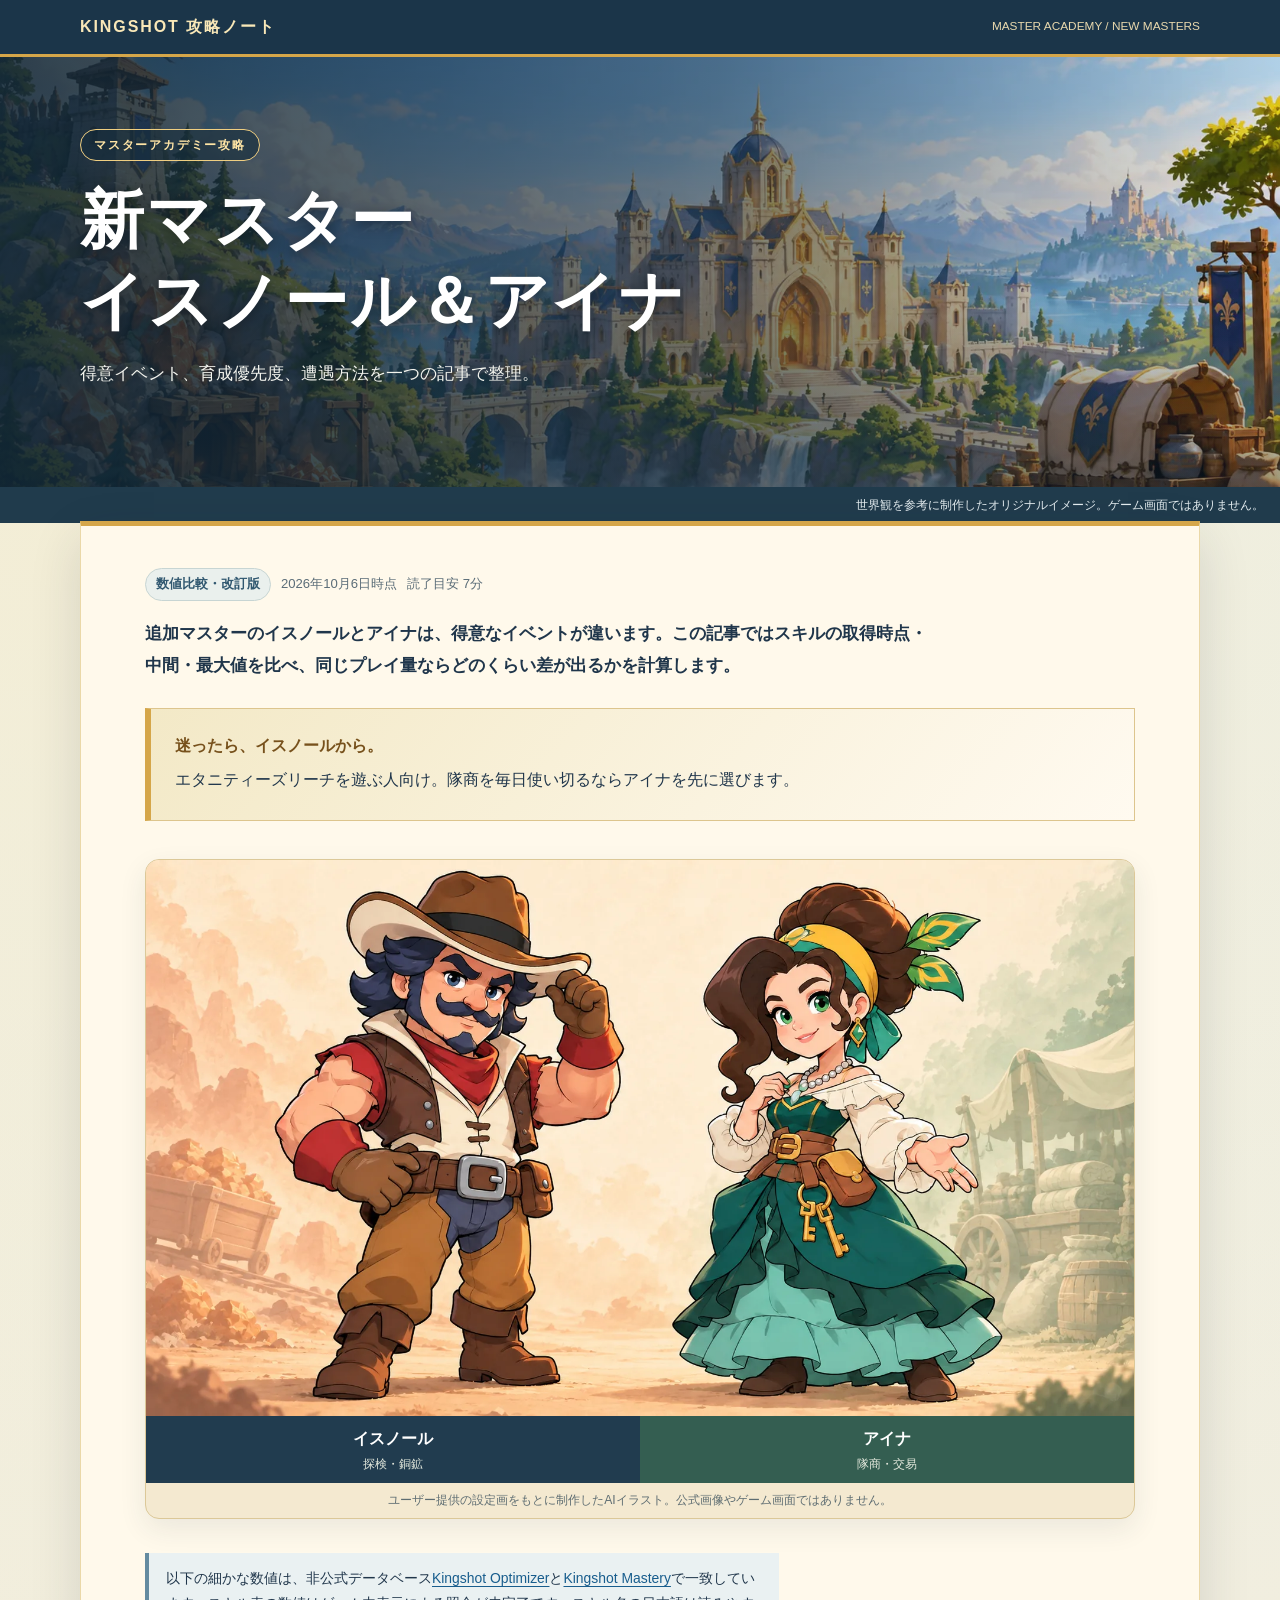
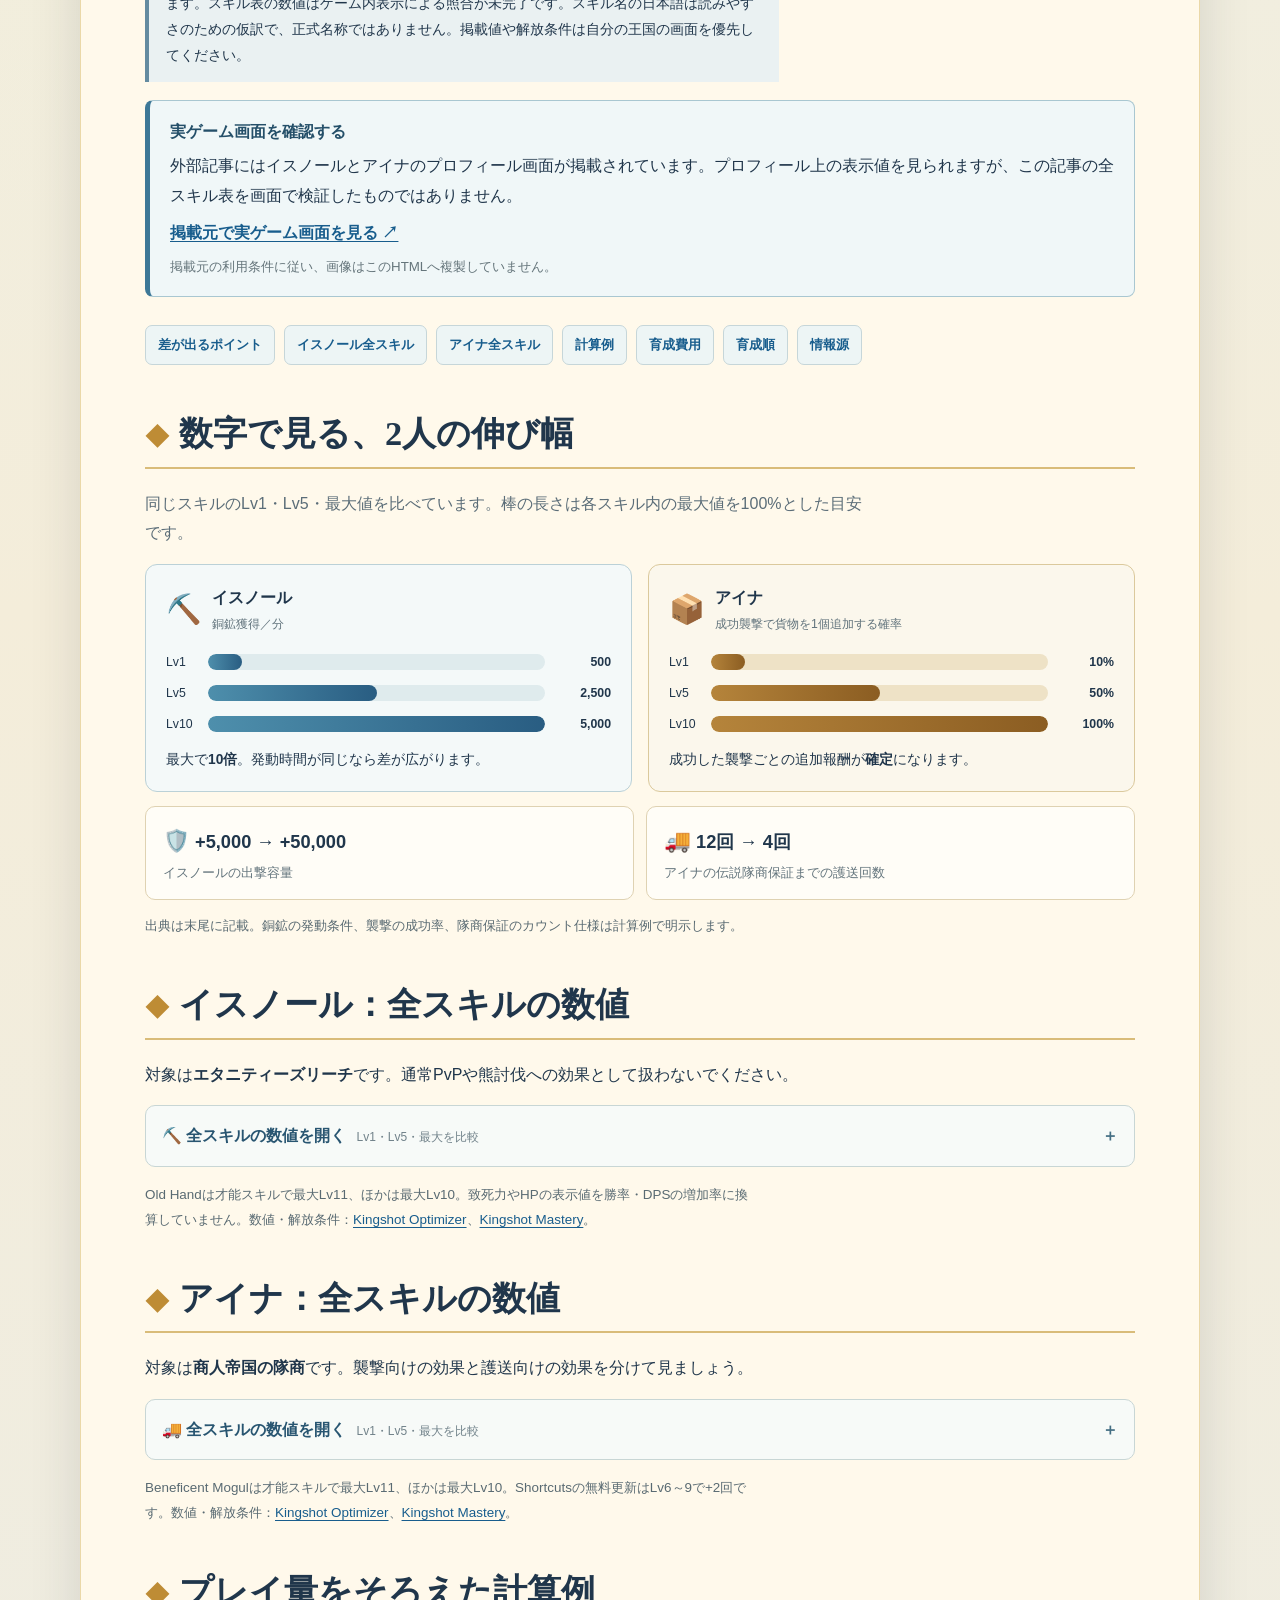
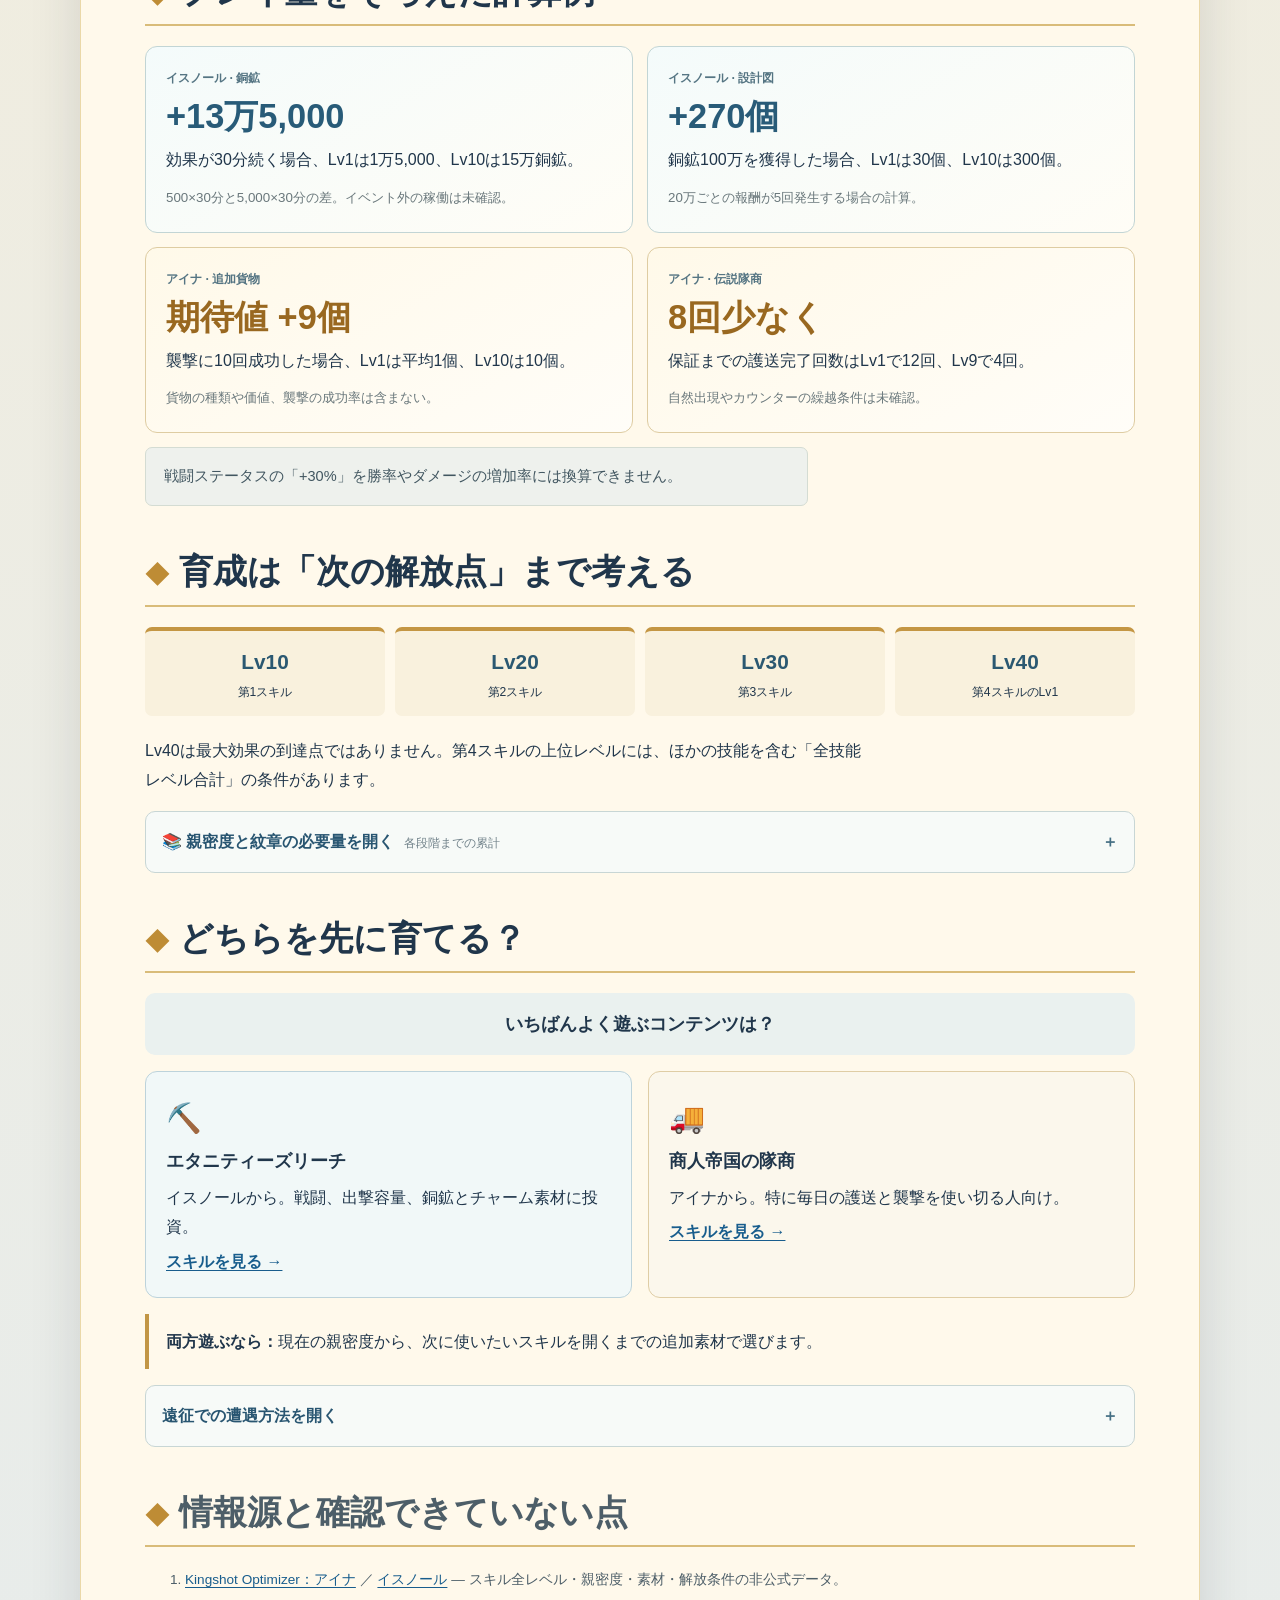
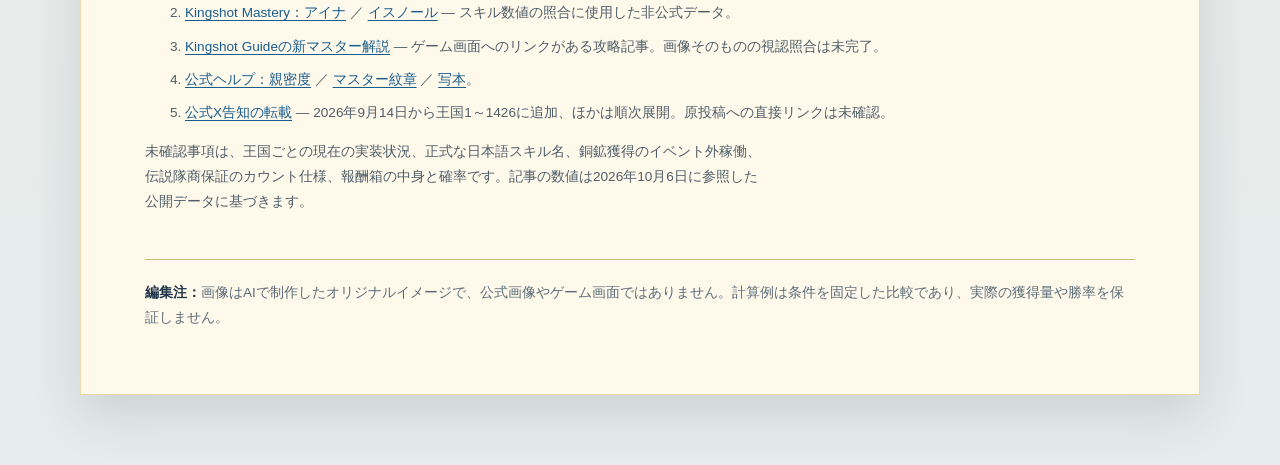
==== index.html @ 65b7f6b0 "Publish Kingshot Master Academy guide" ====
<!doctype html>
<html lang="ja">
<head>
  <meta charset="utf-8">
  <meta name="viewport" content="width=device-width, initial-scale=1">
  <meta name="description" content="キングショットのマスターアカデミーに追加されたイスノールとアイナを比較。得意イベント、育成優先度、遭遇方法をまとめた攻略記事。">
  <meta property="og:type" content="article">
  <meta property="og:title" content="マスターアカデミー新マスター攻略｜キングショット">
  <meta property="og:description" content="イスノールとアイナの全スキルをLv1・Lv5・最大値で比較。育成素材と実用的な計算例も掲載。">
  <meta name="twitter:card" content="summary_large_image">
  <link rel="canonical" href="https://s8933935-ops.github.io/kingshot-master-academy-guide/">
  <meta property="og:url" content="https://s8933935-ops.github.io/kingshot-master-academy-guide/">
  <meta property="og:image" content="https://s8933935-ops.github.io/kingshot-master-academy-guide/assets/social-card.jpg">
  <meta property="og:image:width" content="1200">
  <meta property="og:image:height" content="630">
  <meta name="twitter:image" content="https://s8933935-ops.github.io/kingshot-master-academy-guide/assets/social-card.jpg">
  <title>マスターアカデミー新マスター攻略｜キングショット</title>
  <style>
    :root{--ink:#20364b;--muted:#5b6d78;--paper:#fff9eb;--gold:#d5a649;--gold-dark:#8a6328;--blue:#386d98;--line:#dfd2b2;--shadow:0 18px 48px rgba(33,45,54,.14)}
    *{box-sizing:border-box}html{scroll-behavior:smooth}body{margin:0;color:var(--ink);background:radial-gradient(circle at 15% 0%,#f6edcf 0,transparent 35%),linear-gradient(#e9f0ec,#f4edda 42%,#e6eced);font-family:"Yu Gothic","Hiragino Kaku Gothic ProN",Meiryo,sans-serif;line-height:1.85}a{color:#185d8d;text-underline-offset:3px}a:hover{color:#a4681b}img{display:block;max-width:100%}.wrap{width:min(1120px,calc(100% - 32px));margin:auto}.topbar{background:#1b3549;color:#f9e8b8;border-bottom:3px solid var(--gold)}.topbar .wrap{min-height:54px;display:flex;align-items:center;justify-content:space-between;gap:15px}.brand{font-weight:900;letter-spacing:.12em}.topbar small{font-size:.74rem;color:#e8d8ad}.hero{position:relative;min-height:430px;overflow:hidden;background:#405e65 url('assets/master-academy-hero.webp') center 54%/cover no-repeat}.hero:after{content:"";position:absolute;inset:0;background:linear-gradient(90deg,rgba(17,39,55,.88),rgba(17,39,55,.56) 56%,rgba(17,39,55,.08)),linear-gradient(0deg,rgba(17,39,55,.35),transparent 45%)}.hero .wrap{position:relative;z-index:1;padding-top:72px;padding-bottom:62px;color:#fff}.eyebrow{display:inline-block;padding:4px 13px;border:1px solid #efce81;border-radius:999px;background:rgba(20,44,59,.6);color:#ffe5a5;font-size:.75rem;letter-spacing:.15em;font-weight:800}.hero h1{max-width:780px;margin:20px 0 16px;font-family:Georgia,"Yu Mincho",serif;font-size:clamp(2.1rem,5vw,4rem);line-height:1.26;letter-spacing:.03em;text-shadow:0 3px 14px rgba(0,0,0,.4)}.hero p{max-width:640px;margin:0;color:#f3f4ee;font-size:1.06rem}.hero-note{position:relative;background:#203b4c;color:#e4edf0;font-size:.76rem;padding:7px 16px;text-align:right}.article{position:relative;margin:-2px auto 70px;padding:42px clamp(20px,5vw,70px) 64px;background:var(--paper);border:1px solid #ead8a8;border-top:5px solid var(--gold);box-shadow:var(--shadow)}.meta{display:flex;gap:10px;flex-wrap:wrap;align-items:center;color:var(--muted);font-size:.82rem}.pill{border-radius:20px;padding:3px 10px;background:#eaf0ed;border:1px solid #c7d5d3;font-weight:700;color:#315870}.lead{font-size:1.08rem;font-weight:600;max-width:850px}.summary{margin:26px 0 38px;padding:22px 24px;background:linear-gradient(130deg,#f3e9c7,#fffaf0);border:1px solid #ddc58d;border-left:6px solid var(--gold)}.summary strong{color:#77511c}.summary p{margin:4px 0}.toc{display:flex;flex-wrap:wrap;gap:9px;margin:28px 0 45px}.toc a{text-decoration:none;border:1px solid #c6d6d9;background:#edf5f5;border-radius:7px;padding:7px 12px;font-weight:700;font-size:.83rem}.section{margin:42px 0 0;scroll-margin-top:22px}.section h2{margin:0 0 20px;font-family:Georgia,"Yu Mincho",serif;font-size:clamp(1.45rem,3vw,2.15rem);line-height:1.35;border-bottom:2px solid #d9bc79;padding-bottom:10px}.section h2:before{content:"◆";color:#be8c35;font-size:.7em;margin-right:10px}.section h3{margin:27px 0 9px;color:#244f6d;font-size:1.12rem}.decision{display:grid;grid-template-columns:1fr 1fr;gap:12px;margin:18px 0}.decision div{padding:17px 18px;background:#edf4f3;border-left:4px solid #4c7f93;border-radius:5px}.decision strong{display:block;color:#234d66}.note{padding:15px 18px;border-radius:7px;background:#eef1ed;border:1px solid #d4dcd3;color:#415660;font-size:.91rem}.sources{font-size:.85rem;color:#4d5e68}.sources li{margin:8px 0}.footer{border-top:1px solid #ccb783;margin-top:45px;padding-top:20px;font-size:.85rem;color:var(--muted)}.footer strong{color:var(--ink)}@media(max-width:700px){.hero{min-height:380px;background-position:58% center}.hero .wrap{padding-top:48px}.article{width:calc(100% - 16px);padding:26px 18px 42px}.decision{grid-template-columns:1fr}.topbar small{display:none}.hero-note{text-align:center}}
.table-scroll{overflow-x:auto;border:1px solid var(--line);border-radius:9px;margin:17px 0}.table-scroll table{width:100%;border-collapse:collapse;min-width:650px;background:#fffdf7}.table-scroll th,.table-scroll td{padding:11px 12px;text-align:left;border-bottom:1px solid #e7dcc2;vertical-align:top}.table-scroll thead th{background:#274b62;color:#fff;font-size:.84rem}.table-scroll tbody th{color:#25465c;min-width:180px}.table-scroll tbody tr:nth-child(even){background:#f6f1e4}.table-scroll small{font-weight:400;color:#60727c}.small{font-size:.84rem;color:#596a72}.evidence{padding:13px 17px;background:#eaf1f2;border-left:4px solid #648ba0;font-size:.87rem}.examples{display:grid;grid-template-columns:1fr 1fr;gap:14px}.example{background:#fffdf7;border:1px solid var(--line);border-radius:9px;padding:16px 19px}.example span{font-weight:900;color:#9b702a;font-size:.78rem}.example h3{margin:5px 0 7px}.example p{margin:0 0 8px}.example small{color:#62727c}@media(max-width:700px){.examples{grid-template-columns:1fr}}.screen-link{margin:18px 0 25px;padding:16px 20px;border:1px solid #a9c7d1;border-left:5px solid #3d7897;border-radius:8px;background:#f0f7f8}.screen-link strong{display:block;color:#244f69}.screen-link p{margin:5px 0 8px}.screen-link a{display:inline-block;font-weight:800}.screen-link small{display:block;margin-top:7px;color:#65757b}
    .section-intro{color:var(--muted)}.duo-figure{margin:26px 0 34px;border:1px solid #dcc898;border-radius:14px;overflow:hidden;background:#f4e9d0;box-shadow:0 10px 28px rgba(36,52,61,.09)}.duo-figure img{width:100%;height:auto}.duo-names{display:grid;grid-template-columns:1fr 1fr;background:#213c4f;color:#fff;text-align:center}.duo-names span{padding:8px 10px;font-weight:900}.duo-names span+span{background:#345e51}.duo-names small{display:block;font-weight:500;font-size:.72rem;color:#e4e9dd}.duo-figure figcaption{padding:6px 12px;font-size:.76rem;color:#5e6d72;text-align:center}.graph-grid{display:grid;grid-template-columns:1fr 1fr;gap:16px}.graph-card{padding:18px 20px;border:1px solid #bbd1d7;border-radius:12px;background:#f4f9f9}.graph-card.aena{border-color:#dbc99c;background:#fbf7ec}.graph-title{display:flex;gap:10px;align-items:center;margin-bottom:15px}.graph-title>span{font-size:1.8rem}.graph-title strong,.graph-title small{display:block}.graph-title small{color:#61737c;font-size:.77rem}.bar-row{display:grid;grid-template-columns:34px 1fr 58px;align-items:center;gap:8px;margin:8px 0;font-size:.77rem}.bar-row b{text-align:right;font-variant-numeric:tabular-nums}.bar-track{height:16px;background:#dfebed;border-radius:20px;overflow:hidden}.bar-track i{display:block;height:100%;width:var(--w);border-radius:20px;background:linear-gradient(90deg,#4e8fac,#295d82)}.aena .bar-track{background:#eee2c6}.aena .bar-track i{background:linear-gradient(90deg,#b5843b,#8b5d22)}.graph-card p{font-size:.86rem;margin:12px 0 0}.mini-facts{display:grid;grid-template-columns:1fr 1fr;gap:12px;margin:14px 0}.mini-facts>div{padding:14px 17px;border:1px solid var(--line);background:#fffdf7;border-radius:10px}.mini-facts span{font-size:1.35rem;margin-right:5px}.mini-facts strong{font-size:1.14rem}.mini-facts small{display:block;color:#63747c}.skill-details{margin:16px 0;border:1px solid #c8d6d5;background:#f7faf8;border-radius:10px;padding:0 16px}.skill-details summary{cursor:pointer;padding:15px 0;font-weight:900;color:#285571;list-style:none}.skill-details summary::-webkit-details-marker{display:none}.skill-details summary:after{content:'＋';float:right;color:#446e83}.skill-details[open] summary:after{content:'−'}.skill-details summary small{display:inline-block;margin-left:10px;color:#71828a;font-size:.75rem;font-weight:500}.skill-details .table-scroll{margin-top:0}.impact-grid{display:grid;grid-template-columns:repeat(2,1fr);gap:14px}.impact-card{padding:20px;border:1px solid #c2d5d5;border-radius:12px;background:linear-gradient(150deg,#f4fbfb,#fffdf6)}.impact-card.aena{border-color:#decca2;background:linear-gradient(150deg,#fff9e9,#fffdf8)}.impact-card>span{display:block;color:#557583;font-size:.78rem;font-weight:800}.impact-card>strong{display:block;margin:5px 0;color:#285b78;font-size:clamp(1.55rem,3vw,2.15rem);line-height:1.25}.impact-card.aena>strong{color:#996820}.impact-card p{margin:7px 0}.impact-card small{color:#69777b}.milestone-grid{display:grid;grid-template-columns:repeat(4,1fr);gap:10px;margin:20px 0}.milestone-grid div{border-top:4px solid #c49643;background:#f9f1dd;padding:12px;text-align:center;border-radius:7px}.milestone-grid b,.milestone-grid span{display:block}.milestone-grid b{font-size:1.3rem;color:#2b5871}.milestone-grid span{font-size:.76rem}.choice-question{text-align:center;font-weight:900;font-size:1.15rem;background:#eaf1ef;padding:14px;border-radius:10px}.choice-grid{display:grid;grid-template-columns:1fr 1fr;gap:16px;margin:16px 0}.choice-card{padding:20px;border:1px solid #bdd3db;background:#f1f8f8;border-radius:12px}.choice-card.aena{border-color:#dfcda5;background:#fbf7ec}.choice-card>span{font-size:1.8rem;display:block}.choice-card strong{display:block;font-size:1.1rem}.choice-card p{margin:5px 0}.choice-card a{font-weight:800}.choice-both{padding:13px 17px;border-left:4px solid #c29645;background:#fff9eb} .article>p,.section>p{max-width:82ch}@media(max-width:700px){.graph-grid,.mini-facts,.impact-grid,.choice-grid{grid-template-columns:1fr}.milestone-grid{grid-template-columns:repeat(2,1fr)}.duo-names span{font-size:.86rem}.duo-figure figcaption{font-size:.7rem}}
@media(max-width:360px){.hero h1{font-size:1.8rem}}  </style>
</head>
<body>
  <header class="topbar"><div class="wrap"><span class="brand">KINGSHOT 攻略ノート</span><small>MASTER ACADEMY / NEW MASTERS</small></div></header>
  <div class="hero" role="img" aria-label="石造アカデミー、銅鉱脈、隊商を描いたオリジナルイメージ"><div class="wrap"><span class="eyebrow">マスターアカデミー攻略</span><h1>新マスター<br>イスノール＆アイナ</h1><p>得意イベント、育成優先度、遭遇方法を一つの記事で整理。</p></div></div>
  <div class="hero-note">世界観を参考に制作したオリジナルイメージ。ゲーム画面ではありません。</div>
  <main class="wrap article">
    <div class="meta"><span class="pill">数値比較・改訂版</span><time datetime="2026-10-06">2026年10月6日時点</time><span>読了目安 7分</span></div>
    <p class="lead">追加マスターの<strong>イスノール</strong>と<strong>アイナ</strong>は、得意なイベントが違います。この記事ではスキルの取得時点・中間・最大値を比べ、同じプレイ量ならどのくらい差が出るかを計算します。</p>
    <div class="summary"><strong>迷ったら、イスノールから。</strong><p>エタニティーズリーチを遊ぶ人向け。隊商を毎日使い切るならアイナを先に選びます。</p></div>
    <figure class="duo-figure"><img src="assets/master-duo-banner.webp" width="1672" height="941" loading="eager" decoding="async" alt="参考設定画をもとに描いたイスノールとアイナの比較イラスト"><div class="duo-names"><span>イスノール <small>探検・銅鉱</small></span><span>アイナ <small>隊商・交易</small></span></div><figcaption>ユーザー提供の設定画をもとに制作したAIイラスト。公式画像やゲーム画面ではありません。</figcaption></figure>
    <p class="evidence">以下の細かな数値は、非公式データベース<a href="https://kingshotoptimizer.com/masters/aena/">Kingshot Optimizer</a>と<a href="https://kingshotmastery.com/masters/aena">Kingshot Mastery</a>で一致しています。スキル表の数値はゲーム内表示による照合が未完了です。スキル名の日本語は読みやすさのための仮訳で、正式名称ではありません。掲載値や解放条件は自分の王国の画面を優先してください。</p>
    <aside class="screen-link"><strong>実ゲーム画面を確認する</strong><p>外部記事にはイスノールとアイナのプロフィール画面が掲載されています。プロフィール上の表示値を見られますが、この記事の全スキル表を画面で検証したものではありません。</p><a href="https://www.kingshotguide.org/guide/kingshot-aena-isnor-master-guide" target="_blank" rel="noopener noreferrer">掲載元で実ゲーム画面を見る ↗</a><small>掲載元の利用条件に従い、画像はこのHTMLへ複製していません。</small></aside>
    <nav class="toc" aria-label="記事内の目次"><a href="#quick">差が出るポイント</a><a href="#isnor">イスノール全スキル</a><a href="#aena">アイナ全スキル</a><a href="#examples">計算例</a><a href="#cost">育成費用</a><a href="#decision">育成順</a><a href="#sources">情報源</a></nav>
    <section class="section" id="quick"><h2>数字で見る、2人の伸び幅</h2><p class="section-intro">同じスキルのLv1・Lv5・最大値を比べています。棒の長さは各スキル内の最大値を100%とした目安です。</p><div class="graph-grid"><div class="graph-card isnor"><div class="graph-title"><span aria-hidden="true">⛏️</span><div><strong>イスノール</strong><small>銅鉱獲得／分</small></div></div><div class="bar-row"><span>Lv1</span><div class="bar-track"><i style="--w:10%"></i></div><b>500</b></div><div class="bar-row"><span>Lv5</span><div class="bar-track"><i style="--w:50%"></i></div><b>2,500</b></div><div class="bar-row"><span>Lv10</span><div class="bar-track"><i style="--w:100%"></i></div><b>5,000</b></div><p>最大で<strong>10倍</strong>。発動時間が同じなら差が広がります。</p></div><div class="graph-card aena"><div class="graph-title"><span aria-hidden="true">📦</span><div><strong>アイナ</strong><small>成功襲撃で貨物を1個追加する確率</small></div></div><div class="bar-row"><span>Lv1</span><div class="bar-track"><i style="--w:10%"></i></div><b>10%</b></div><div class="bar-row"><span>Lv5</span><div class="bar-track"><i style="--w:50%"></i></div><b>50%</b></div><div class="bar-row"><span>Lv10</span><div class="bar-track"><i style="--w:100%"></i></div><b>100%</b></div><p>成功した襲撃ごとの追加報酬が<strong>確定</strong>になります。</p></div></div><div class="mini-facts"><div><span aria-hidden="true">🛡️</span><strong>+5,000 → +50,000</strong><small>イスノールの出撃容量</small></div><div><span aria-hidden="true">🚚</span><strong>12回 → 4回</strong><small>アイナの伝説隊商保証までの護送回数</small></div></div><p class="small">出典は末尾に記載。銅鉱の発動条件、襲撃の成功率、隊商保証のカウント仕様は計算例で明示します。</p></section>
    <section class="section" id="isnor"><h2>イスノール：全スキルの数値</h2><p>対象は<strong>エタニティーズリーチ</strong>です。通常PvPや熊討伐への効果として扱わないでください。</p><details class="skill-details"><summary>⛏️ 全スキルの数値を開く<small>Lv1・Lv5・最大を比較</small></summary><div class="table-scroll"><table><thead><tr><th>スキルと効果</th><th>解放</th><th>Lv1</th><th>Lv5</th><th>最大</th></tr></thead><tbody><tr><th>🧭 Old Hand <small>（仮訳：古参の知恵）</small><br><small>イベント内の致死力・HP</small></th><td>初期</td><td>各+2%</td><td>各+12%</td><td>Lv11：各+30%</td></tr><tr><th>⚔️ Frontier Master <small>（仮訳：辺境の達人）</small><br><small>守衛撃破時の技能XP</small></th><td>親密度10</td><td>+5%</td><td>+25%</td><td>Lv10：+50%</td></tr><tr><th>🛡️ Survival Skills <small>（仮訳：生存術）</small><br><small>出撃容量／敗北後復帰時間</small></th><td>親密度20</td><td>+5,000／6%短縮</td><td>+25,000／30%短縮</td><td>Lv10：+50,000／60%短縮</td></tr><tr><th>💠 Unexpected Benefits <small>（仮訳：思わぬ収穫）</small><br><small>銅鉱20万獲得ごとのチャーム設計図</small></th><td>親密度30</td><td>6個</td><td>30個</td><td>Lv10：60個</td></tr><tr><th>⛏️ Backchannels <small>（仮訳：裏ルート）</small><br><small>銅鉱獲得／銅鉱20万ごとのチャームガイド</small></th><td>親密度40</td><td>500／分・10個</td><td>2,500／分・50個</td><td>Lv10：5,000／分・100個</td></tr></tbody></table></div></details><p class="small">Old Handは才能スキルで最大Lv11、ほかは最大Lv10。致死力やHPの表示値を勝率・DPSの増加率に換算していません。数値・解放条件：<a href="https://kingshotoptimizer.com/masters/isnor/">Kingshot Optimizer</a>、<a href="https://kingshotmastery.com/masters/isnor">Kingshot Mastery</a>。</p></section>
    <section class="section" id="aena"><h2>アイナ：全スキルの数値</h2><p>対象は<strong>商人帝国の隊商</strong>です。襲撃向けの効果と護送向けの効果を分けて見ましょう。</p><details class="skill-details"><summary>🚚 全スキルの数値を開く<small>Lv1・Lv5・最大を比較</small></summary><div class="table-scroll"><table><thead><tr><th>スキルと効果</th><th>解放</th><th>Lv1</th><th>Lv5</th><th>最大</th></tr></thead><tbody><tr><th>🤝 Beneficent Mogul <small>（仮訳：慈善の大商人）</small><br><small>隊商の襲撃・被襲撃時の攻撃・防御</small></th><td>初期</td><td>各+2%</td><td>各+12%</td><td>Lv11：各+30%</td></tr><tr><th>🛤️ Shortcuts <small>（仮訳：近道）</small><br><small>護送時間短縮／無料更新追加</small></th><td>親密度10</td><td>2%短縮・+1回</td><td>10%短縮・+1回</td><td>Lv10：20%短縮・+3回</td></tr><tr><th>📦 Finder’s Keepers <small>（仮訳：見つけた者勝ち）</small><br><small>襲撃成功時、貨物1個を追加獲得</small></th><td>親密度20</td><td>10%の確率</td><td>50%の確率</td><td>Lv10：100%の確率</td></tr><tr><th>🔐 Delivery Drive <small>（仮訳：護送の底力）</small><br><small>被襲撃時、貨物1個を回収</small></th><td>親密度30</td><td>5%の確率</td><td>25%の確率</td><td>Lv10：50%の確率</td></tr><tr><th>同スキル<br><small>襲撃されない特別な報酬箱</small></th><td>スキルLv6</td><td>なし</td><td>なし</td><td>Lv6～9：1個／Lv10：2個</td></tr><tr><th>🚚 Trading Ace <small>（仮訳：交易の達人）</small><br><small>次の伝説隊商を保証するまでの護送完了回数</small></th><td>親密度40</td><td>12回</td><td>8回</td><td>Lv9・10：4回</td></tr><tr><th>同スキル<br><small>1日の隊商出発追加</small></th><td>スキルLv10</td><td>なし</td><td>なし</td><td>+1回／日</td></tr></tbody></table></div></details><p class="small">Beneficent Mogulは才能スキルで最大Lv11、ほかは最大Lv10。Shortcutsの無料更新はLv6～9で+2回です。数値・解放条件：<a href="https://kingshotoptimizer.com/masters/aena/">Kingshot Optimizer</a>、<a href="https://kingshotmastery.com/masters/aena">Kingshot Mastery</a>。</p></section>
    <section class="section" id="examples"><h2>プレイ量をそろえた計算例</h2><div class="impact-grid"><article class="impact-card"><span>イスノール · 銅鉱</span><strong>+13万5,000</strong><p>効果が30分続く場合、Lv1は1万5,000、Lv10は15万銅鉱。</p><small>500×30分と5,000×30分の差。イベント外の稼働は未確認。</small></article><article class="impact-card"><span>イスノール · 設計図</span><strong>+270個</strong><p>銅鉱100万を獲得した場合、Lv1は30個、Lv10は300個。</p><small>20万ごとの報酬が5回発生する場合の計算。</small></article><article class="impact-card aena"><span>アイナ · 追加貨物</span><strong>期待値 +9個</strong><p>襲撃に10回成功した場合、Lv1は平均1個、Lv10は10個。</p><small>貨物の種類や価値、襲撃の成功率は含まない。</small></article><article class="impact-card aena"><span>アイナ · 伝説隊商</span><strong>8回少なく</strong><p>保証までの護送完了回数はLv1で12回、Lv9で4回。</p><small>自然出現やカウンターの繰越条件は未確認。</small></article></div><p class="note">戦闘ステータスの「+30%」を勝率やダメージの増加率には換算できません。</p></section>
    <section class="section" id="cost"><h2>育成は「次の解放点」まで考える</h2><div class="milestone-grid"><div><b>Lv10</b><span>第1スキル</span></div><div><b>Lv20</b><span>第2スキル</span></div><div><b>Lv30</b><span>第3スキル</span></div><div><b>Lv40</b><span>第4スキルのLv1</span></div></div><p>Lv40は最大効果の到達点ではありません。第4スキルの上位レベルには、ほかの技能を含む「全技能レベル合計」の条件があります。</p><details class="skill-details"><summary>📚 親密度と紋章の必要量を開く<small>各段階までの累計</small></summary><div class="table-scroll"><table><thead><tr><th>到達点</th><th>アイナ：累計親密度</th><th>アイナ：累計紋章</th><th>イスノール：累計親密度</th><th>イスノール：累計紋章</th></tr></thead><tbody><tr><th>Lv10</th><td>7,780</td><td>8</td><td>11,180</td><td>10</td></tr><tr><th>Lv20</th><td>20,680</td><td>24</td><td>30,530</td><td>30</td></tr><tr><th>Lv30</th><td>39,610</td><td>48</td><td>58,930</td><td>60</td></tr><tr><th>Lv40</th><td>66,490</td><td>80</td><td>99,270</td><td>100</td></tr></tbody></table></div><p class="small">Lv40までの紋章はアイナ80、イスノール100。紋章だけで総育成費用は比較できません。数値は非公式DBに基づきます。</p></details></section>
    <section class="section" id="decision"><h2>どちらを先に育てる？</h2><div class="choice-question">いちばんよく遊ぶコンテンツは？</div><div class="choice-grid"><div class="choice-card"><span aria-hidden="true">⛏️</span><strong>エタニティーズリーチ</strong><p>イスノールから。戦闘、出撃容量、銅鉱とチャーム素材に投資。</p><a href="#isnor">スキルを見る →</a></div><div class="choice-card aena"><span aria-hidden="true">🚚</span><strong>商人帝国の隊商</strong><p>アイナから。特に毎日の護送と襲撃を使い切る人向け。</p><a href="#aena">スキルを見る →</a></div></div><p class="choice-both"><strong>両方遊ぶなら：</strong>現在の親密度から、次に使いたいスキルを開くまでの追加素材で選びます。</p><details class="skill-details"><summary>遠征での遭遇方法を開く</summary><p>通常遠征ではランダムに遭遇します。遠征60回で解放される「失われた地」では、遭遇済みのマスターを冒険補給で指定できます。遠征補給は毎日40個が無料補充されますが、40個＝遠征40回とは限りません。<a href="https://centurygames.helpshift.com/hc/en/140-kingshot/faq/8849-what-is-a-realm-journey/">公式：通常遠征</a>、<a href="https://centurygames.helpshift.com/hc/en/140-kingshot/faq/8850-what-is-the-lostlands/">失われた地</a>、<a href="https://centurygames.helpshift.com/hc/en/140-kingshot/faq/8852-how-do-i-get-journey-supplies/">遠征補給</a>。</p></details></section>
    <section class="section sources" id="sources"><h2>情報源と確認できていない点</h2><ol><li><a href="https://kingshotoptimizer.com/masters/aena/">Kingshot Optimizer：アイナ</a> ／ <a href="https://kingshotoptimizer.com/masters/isnor/">イスノール</a> — スキル全レベル・親密度・素材・解放条件の非公式データ。</li><li><a href="https://kingshotmastery.com/masters/aena">Kingshot Mastery：アイナ</a> ／ <a href="https://kingshotmastery.com/masters/isnor">イスノール</a> — スキル数値の照合に使用した非公式データ。</li><li><a href="https://www.kingshotguide.org/guide/kingshot-aena-isnor-master-guide">Kingshot Guideの新マスター解説</a> — ゲーム画面へのリンクがある攻略記事。画像そのものの視認照合は未完了。</li><li><a href="https://centurygames.helpshift.com/hc/en/140-kingshot/faq/8854-what-is-affinity-and-how-do-i-increase-master-affinity/">公式ヘルプ：親密度</a> ／ <a href="https://centurygames.helpshift.com/hc/en/140-kingshot/faq/8855-what-are-master-emblems-and-how-do-i-get-them/">マスター紋章</a> ／ <a href="https://centurygames.helpshift.com/hc/en/140-kingshot/faq/8856-what-are-master-manuscripts-and-how-do-i-get-them/">写本</a>。</li><li><a href="https://www6.twstalker.com/Kingshot_Mobile">公式X告知の転載</a> — 2026年9月14日から王国1～1426に追加、ほかは順次展開。原投稿への直接リンクは未確認。</li></ol><p>未確認事項は、王国ごとの現在の実装状況、正式な日本語スキル名、銅鉱獲得のイベント外稼働、伝説隊商保証のカウント仕様、報酬箱の中身と確率です。記事の数値は2026年10月6日に参照した公開データに基づきます。</p></section>
    <footer class="footer"><strong>編集注：</strong>画像はAIで制作したオリジナルイメージで、公式画像やゲーム画面ではありません。計算例は条件を固定した比較であり、実際の獲得量や勝率を保証しません。</footer>
  </main>

</body>
</html>
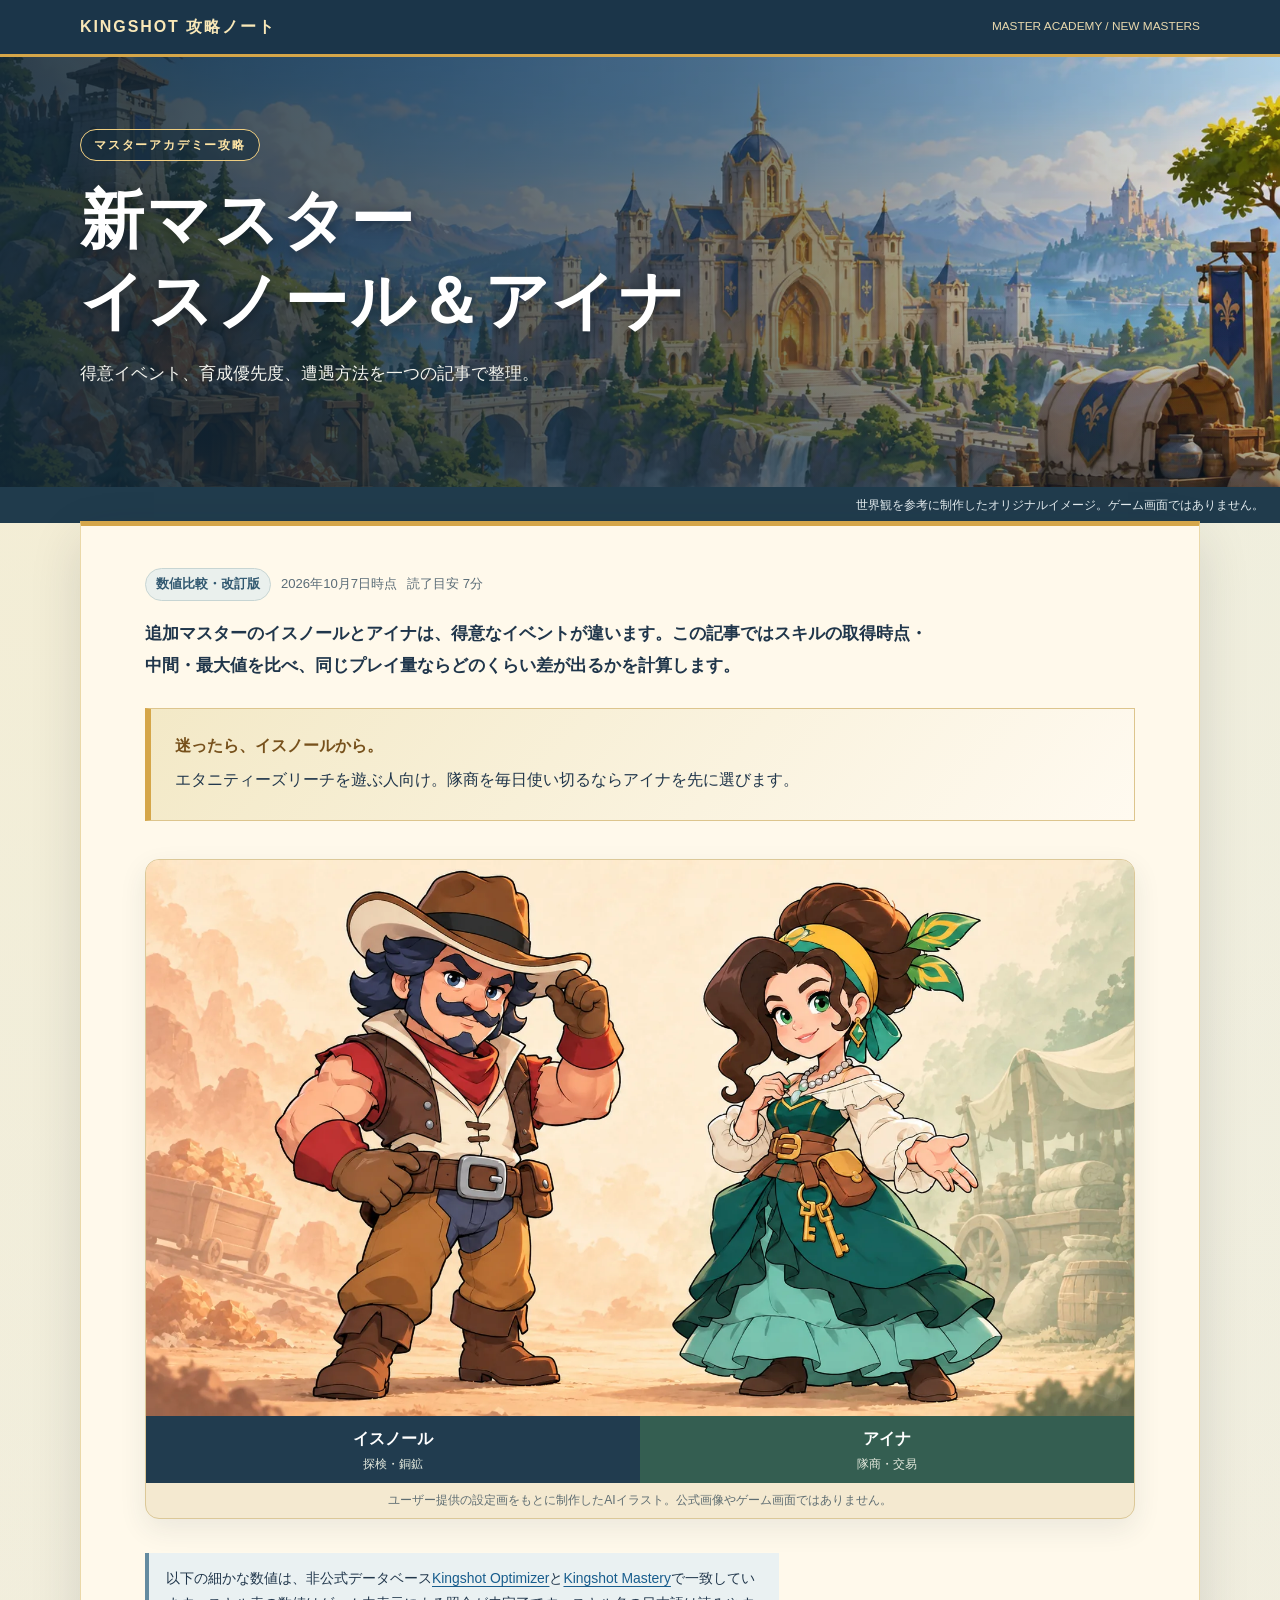
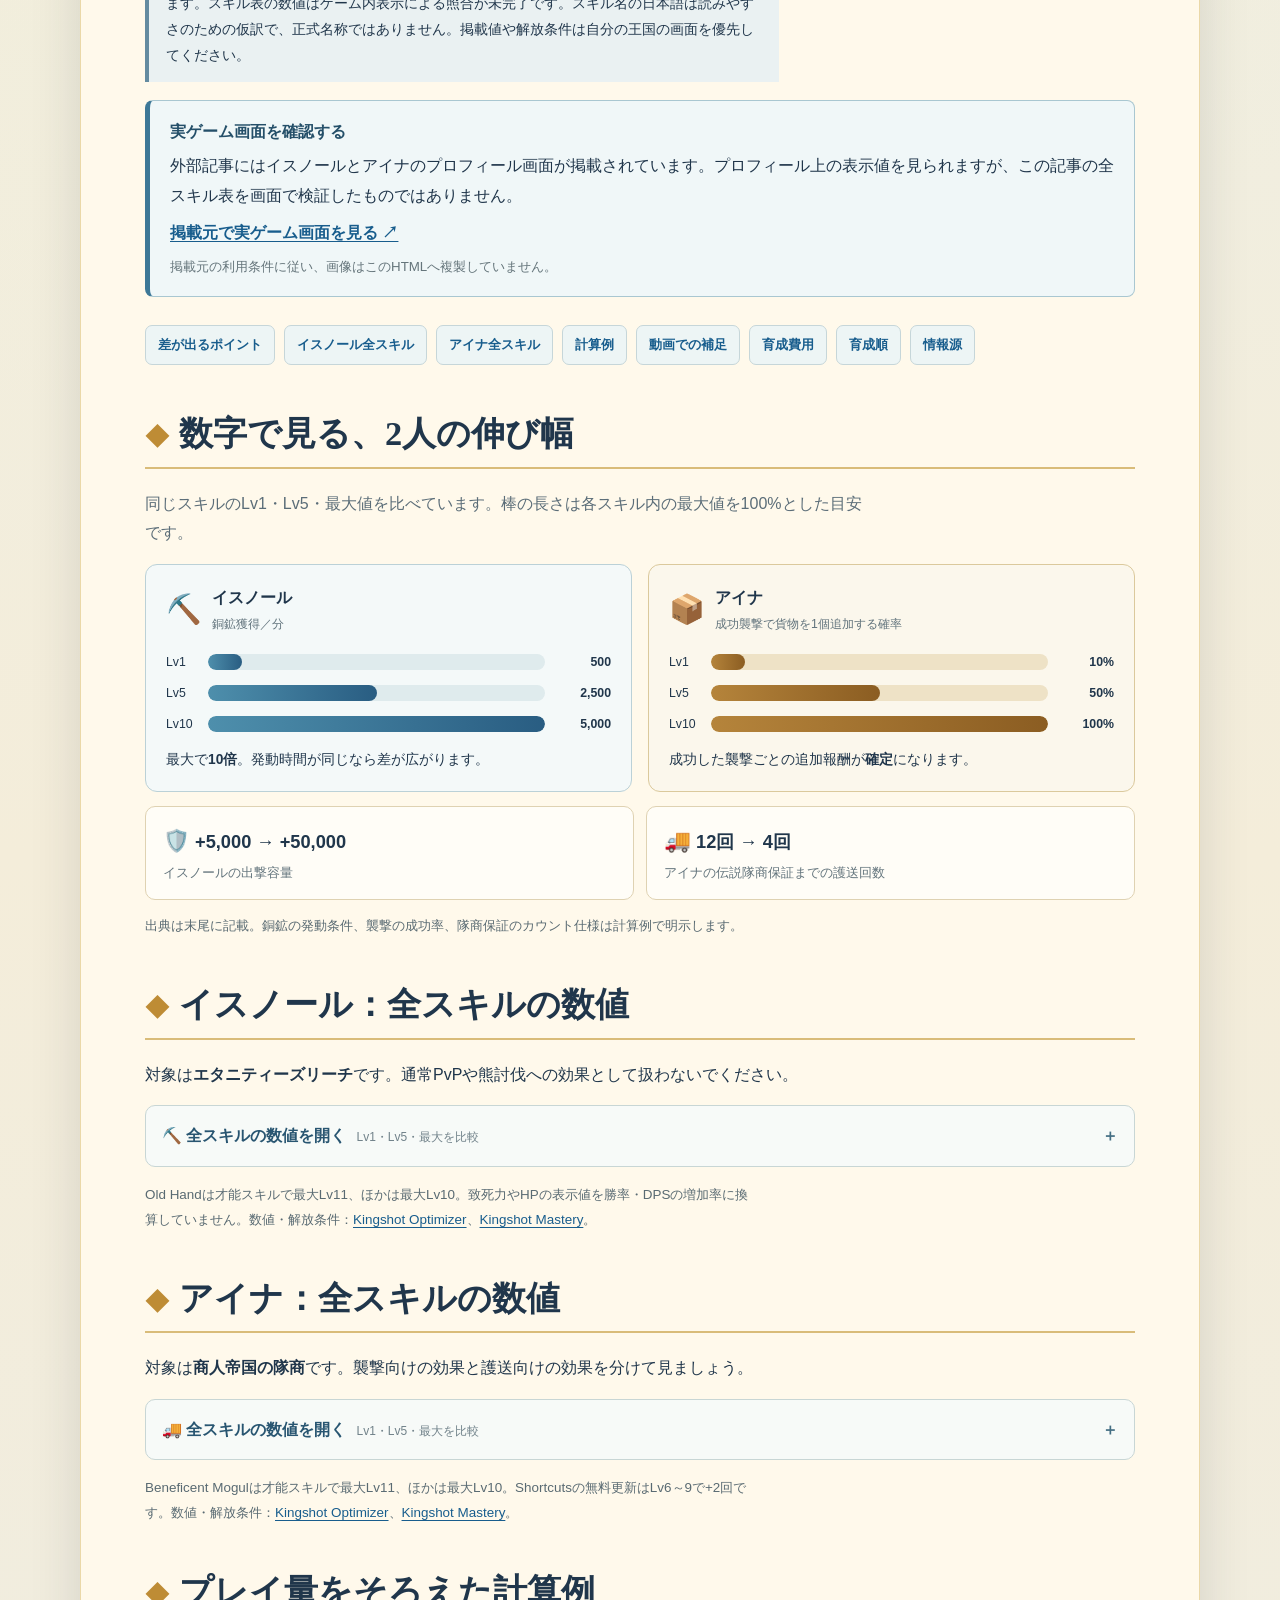
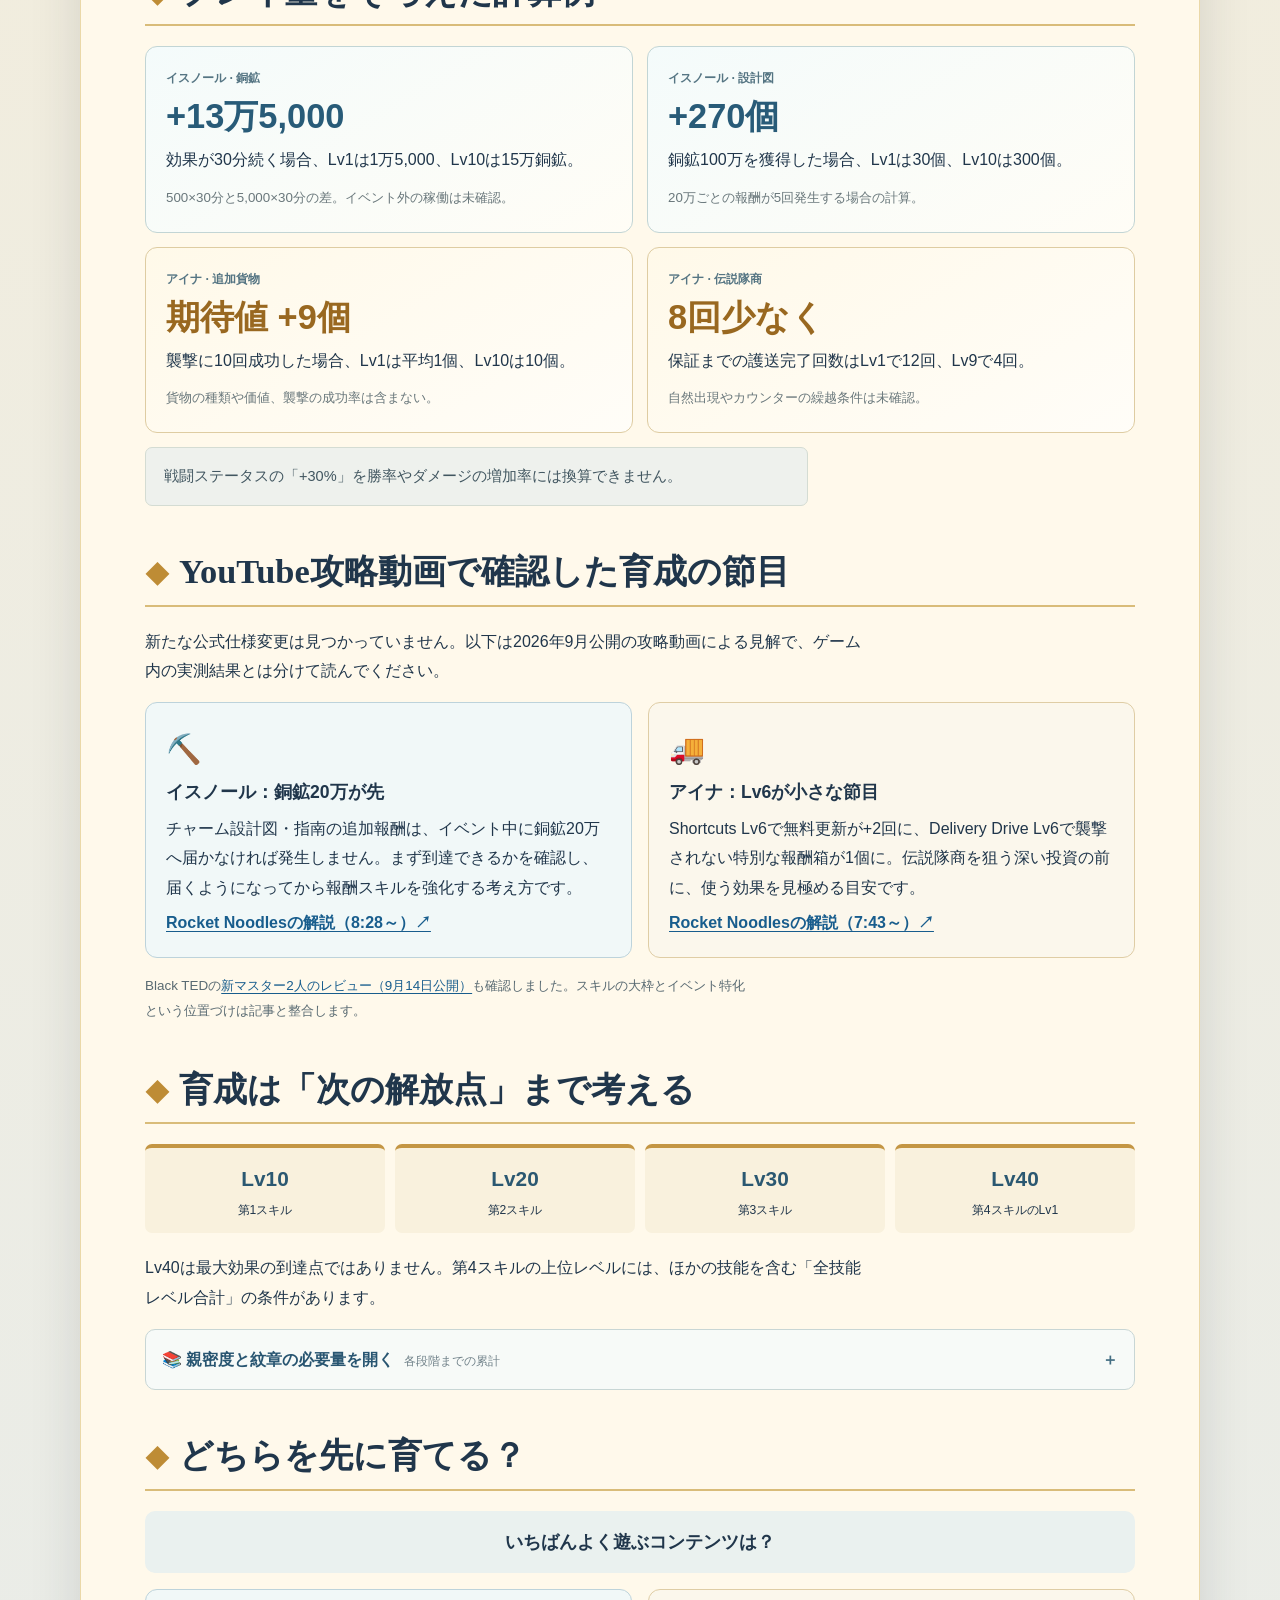
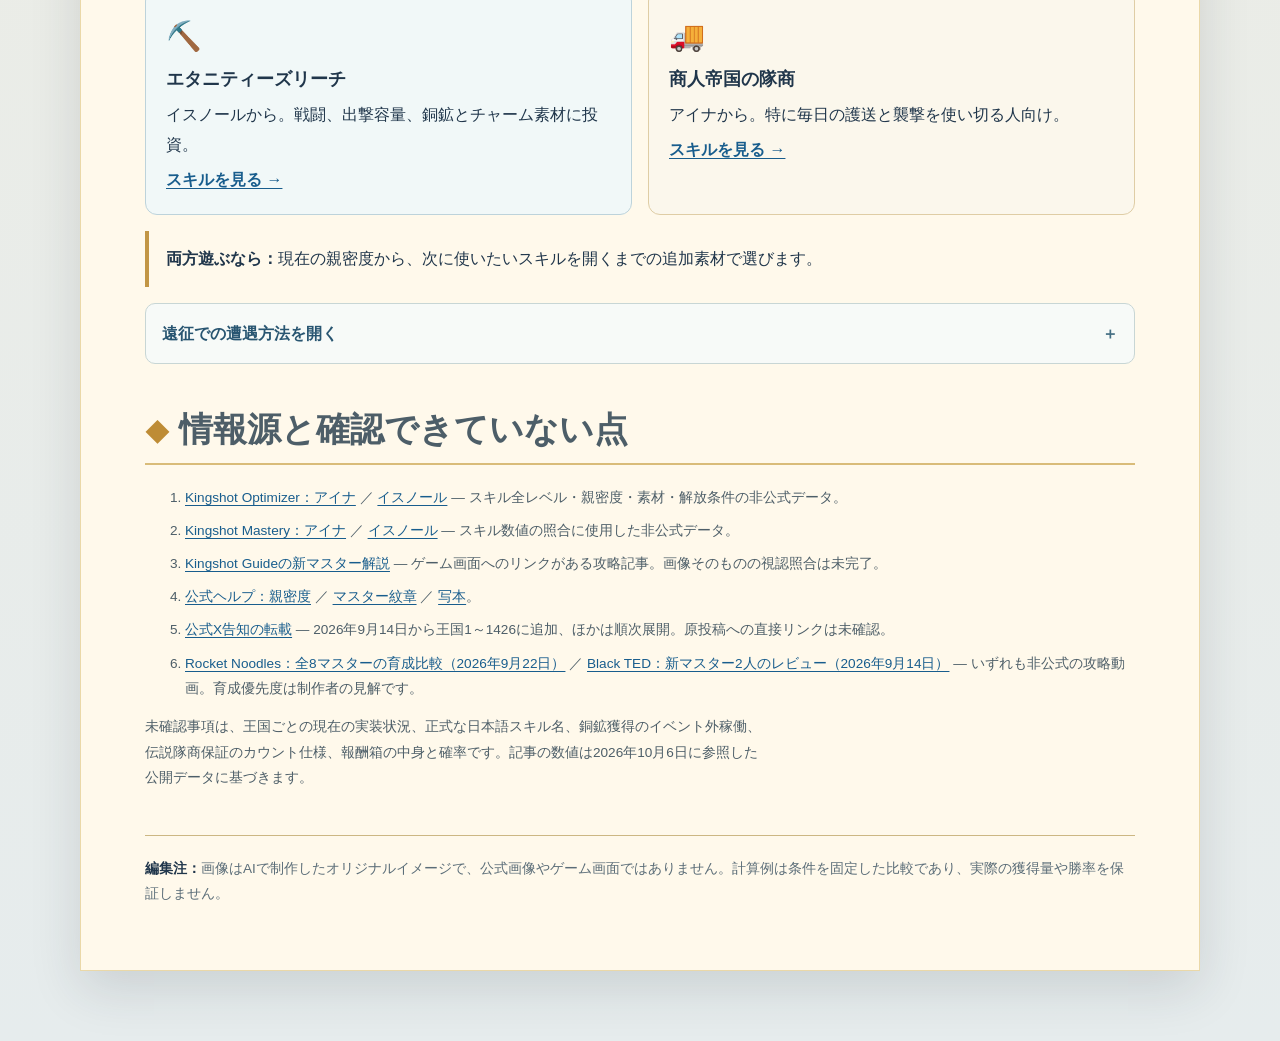
==== commit c7b2925f: "Add YouTube master guide findings" ====
--- a/index.html
+++ b/index.html
@@ -1,53 +1,54 @@
-<!doctype html>
-<html lang="ja">
-<head>
-  <meta charset="utf-8">
-  <meta name="viewport" content="width=device-width, initial-scale=1">
-  <meta name="description" content="キングショットのマスターアカデミーに追加されたイスノールとアイナを比較。得意イベント、育成優先度、遭遇方法をまとめた攻略記事。">
-  <meta property="og:type" content="article">
-  <meta property="og:title" content="マスターアカデミー新マスター攻略｜キングショット">
-  <meta property="og:description" content="イスノールとアイナの全スキルをLv1・Lv5・最大値で比較。育成素材と実用的な計算例も掲載。">
-  <meta name="twitter:card" content="summary_large_image">
-  <link rel="canonical" href="https://s8933935-ops.github.io/kingshot-master-academy-guide/">
-  <meta property="og:url" content="https://s8933935-ops.github.io/kingshot-master-academy-guide/">
-  <meta property="og:image" content="https://s8933935-ops.github.io/kingshot-master-academy-guide/assets/social-card.jpg">
-  <meta property="og:image:width" content="1200">
-  <meta property="og:image:height" content="630">
-  <meta name="twitter:image" content="https://s8933935-ops.github.io/kingshot-master-academy-guide/assets/social-card.jpg">
-  <title>マスターアカデミー新マスター攻略｜キングショット</title>
-  <style>
-    :root{--ink:#20364b;--muted:#5b6d78;--paper:#fff9eb;--gold:#d5a649;--gold-dark:#8a6328;--blue:#386d98;--line:#dfd2b2;--shadow:0 18px 48px rgba(33,45,54,.14)}
-    *{box-sizing:border-box}html{scroll-behavior:smooth}body{margin:0;color:var(--ink);background:radial-gradient(circle at 15% 0%,#f6edcf 0,transparent 35%),linear-gradient(#e9f0ec,#f4edda 42%,#e6eced);font-family:"Yu Gothic","Hiragino Kaku Gothic ProN",Meiryo,sans-serif;line-height:1.85}a{color:#185d8d;text-underline-offset:3px}a:hover{color:#a4681b}img{display:block;max-width:100%}.wrap{width:min(1120px,calc(100% - 32px));margin:auto}.topbar{background:#1b3549;color:#f9e8b8;border-bottom:3px solid var(--gold)}.topbar .wrap{min-height:54px;display:flex;align-items:center;justify-content:space-between;gap:15px}.brand{font-weight:900;letter-spacing:.12em}.topbar small{font-size:.74rem;color:#e8d8ad}.hero{position:relative;min-height:430px;overflow:hidden;background:#405e65 url('assets/master-academy-hero.webp') center 54%/cover no-repeat}.hero:after{content:"";position:absolute;inset:0;background:linear-gradient(90deg,rgba(17,39,55,.88),rgba(17,39,55,.56) 56%,rgba(17,39,55,.08)),linear-gradient(0deg,rgba(17,39,55,.35),transparent 45%)}.hero .wrap{position:relative;z-index:1;padding-top:72px;padding-bottom:62px;color:#fff}.eyebrow{display:inline-block;padding:4px 13px;border:1px solid #efce81;border-radius:999px;background:rgba(20,44,59,.6);color:#ffe5a5;font-size:.75rem;letter-spacing:.15em;font-weight:800}.hero h1{max-width:780px;margin:20px 0 16px;font-family:Georgia,"Yu Mincho",serif;font-size:clamp(2.1rem,5vw,4rem);line-height:1.26;letter-spacing:.03em;text-shadow:0 3px 14px rgba(0,0,0,.4)}.hero p{max-width:640px;margin:0;color:#f3f4ee;font-size:1.06rem}.hero-note{position:relative;background:#203b4c;color:#e4edf0;font-size:.76rem;padding:7px 16px;text-align:right}.article{position:relative;margin:-2px auto 70px;padding:42px clamp(20px,5vw,70px) 64px;background:var(--paper);border:1px solid #ead8a8;border-top:5px solid var(--gold);box-shadow:var(--shadow)}.meta{display:flex;gap:10px;flex-wrap:wrap;align-items:center;color:var(--muted);font-size:.82rem}.pill{border-radius:20px;padding:3px 10px;background:#eaf0ed;border:1px solid #c7d5d3;font-weight:700;color:#315870}.lead{font-size:1.08rem;font-weight:600;max-width:850px}.summary{margin:26px 0 38px;padding:22px 24px;background:linear-gradient(130deg,#f3e9c7,#fffaf0);border:1px solid #ddc58d;border-left:6px solid var(--gold)}.summary strong{color:#77511c}.summary p{margin:4px 0}.toc{display:flex;flex-wrap:wrap;gap:9px;margin:28px 0 45px}.toc a{text-decoration:none;border:1px solid #c6d6d9;background:#edf5f5;border-radius:7px;padding:7px 12px;font-weight:700;font-size:.83rem}.section{margin:42px 0 0;scroll-margin-top:22px}.section h2{margin:0 0 20px;font-family:Georgia,"Yu Mincho",serif;font-size:clamp(1.45rem,3vw,2.15rem);line-height:1.35;border-bottom:2px solid #d9bc79;padding-bottom:10px}.section h2:before{content:"◆";color:#be8c35;font-size:.7em;margin-right:10px}.section h3{margin:27px 0 9px;color:#244f6d;font-size:1.12rem}.decision{display:grid;grid-template-columns:1fr 1fr;gap:12px;margin:18px 0}.decision div{padding:17px 18px;background:#edf4f3;border-left:4px solid #4c7f93;border-radius:5px}.decision strong{display:block;color:#234d66}.note{padding:15px 18px;border-radius:7px;background:#eef1ed;border:1px solid #d4dcd3;color:#415660;font-size:.91rem}.sources{font-size:.85rem;color:#4d5e68}.sources li{margin:8px 0}.footer{border-top:1px solid #ccb783;margin-top:45px;padding-top:20px;font-size:.85rem;color:var(--muted)}.footer strong{color:var(--ink)}@media(max-width:700px){.hero{min-height:380px;background-position:58% center}.hero .wrap{padding-top:48px}.article{width:calc(100% - 16px);padding:26px 18px 42px}.decision{grid-template-columns:1fr}.topbar small{display:none}.hero-note{text-align:center}}
-.table-scroll{overflow-x:auto;border:1px solid var(--line);border-radius:9px;margin:17px 0}.table-scroll table{width:100%;border-collapse:collapse;min-width:650px;background:#fffdf7}.table-scroll th,.table-scroll td{padding:11px 12px;text-align:left;border-bottom:1px solid #e7dcc2;vertical-align:top}.table-scroll thead th{background:#274b62;color:#fff;font-size:.84rem}.table-scroll tbody th{color:#25465c;min-width:180px}.table-scroll tbody tr:nth-child(even){background:#f6f1e4}.table-scroll small{font-weight:400;color:#60727c}.small{font-size:.84rem;color:#596a72}.evidence{padding:13px 17px;background:#eaf1f2;border-left:4px solid #648ba0;font-size:.87rem}.examples{display:grid;grid-template-columns:1fr 1fr;gap:14px}.example{background:#fffdf7;border:1px solid var(--line);border-radius:9px;padding:16px 19px}.example span{font-weight:900;color:#9b702a;font-size:.78rem}.example h3{margin:5px 0 7px}.example p{margin:0 0 8px}.example small{color:#62727c}@media(max-width:700px){.examples{grid-template-columns:1fr}}.screen-link{margin:18px 0 25px;padding:16px 20px;border:1px solid #a9c7d1;border-left:5px solid #3d7897;border-radius:8px;background:#f0f7f8}.screen-link strong{display:block;color:#244f69}.screen-link p{margin:5px 0 8px}.screen-link a{display:inline-block;font-weight:800}.screen-link small{display:block;margin-top:7px;color:#65757b}
-    .section-intro{color:var(--muted)}.duo-figure{margin:26px 0 34px;border:1px solid #dcc898;border-radius:14px;overflow:hidden;background:#f4e9d0;box-shadow:0 10px 28px rgba(36,52,61,.09)}.duo-figure img{width:100%;height:auto}.duo-names{display:grid;grid-template-columns:1fr 1fr;background:#213c4f;color:#fff;text-align:center}.duo-names span{padding:8px 10px;font-weight:900}.duo-names span+span{background:#345e51}.duo-names small{display:block;font-weight:500;font-size:.72rem;color:#e4e9dd}.duo-figure figcaption{padding:6px 12px;font-size:.76rem;color:#5e6d72;text-align:center}.graph-grid{display:grid;grid-template-columns:1fr 1fr;gap:16px}.graph-card{padding:18px 20px;border:1px solid #bbd1d7;border-radius:12px;background:#f4f9f9}.graph-card.aena{border-color:#dbc99c;background:#fbf7ec}.graph-title{display:flex;gap:10px;align-items:center;margin-bottom:15px}.graph-title>span{font-size:1.8rem}.graph-title strong,.graph-title small{display:block}.graph-title small{color:#61737c;font-size:.77rem}.bar-row{display:grid;grid-template-columns:34px 1fr 58px;align-items:center;gap:8px;margin:8px 0;font-size:.77rem}.bar-row b{text-align:right;font-variant-numeric:tabular-nums}.bar-track{height:16px;background:#dfebed;border-radius:20px;overflow:hidden}.bar-track i{display:block;height:100%;width:var(--w);border-radius:20px;background:linear-gradient(90deg,#4e8fac,#295d82)}.aena .bar-track{background:#eee2c6}.aena .bar-track i{background:linear-gradient(90deg,#b5843b,#8b5d22)}.graph-card p{font-size:.86rem;margin:12px 0 0}.mini-facts{display:grid;grid-template-columns:1fr 1fr;gap:12px;margin:14px 0}.mini-facts>div{padding:14px 17px;border:1px solid var(--line);background:#fffdf7;border-radius:10px}.mini-facts span{font-size:1.35rem;margin-right:5px}.mini-facts strong{font-size:1.14rem}.mini-facts small{display:block;color:#63747c}.skill-details{margin:16px 0;border:1px solid #c8d6d5;background:#f7faf8;border-radius:10px;padding:0 16px}.skill-details summary{cursor:pointer;padding:15px 0;font-weight:900;color:#285571;list-style:none}.skill-details summary::-webkit-details-marker{display:none}.skill-details summary:after{content:'＋';float:right;color:#446e83}.skill-details[open] summary:after{content:'−'}.skill-details summary small{display:inline-block;margin-left:10px;color:#71828a;font-size:.75rem;font-weight:500}.skill-details .table-scroll{margin-top:0}.impact-grid{display:grid;grid-template-columns:repeat(2,1fr);gap:14px}.impact-card{padding:20px;border:1px solid #c2d5d5;border-radius:12px;background:linear-gradient(150deg,#f4fbfb,#fffdf6)}.impact-card.aena{border-color:#decca2;background:linear-gradient(150deg,#fff9e9,#fffdf8)}.impact-card>span{display:block;color:#557583;font-size:.78rem;font-weight:800}.impact-card>strong{display:block;margin:5px 0;color:#285b78;font-size:clamp(1.55rem,3vw,2.15rem);line-height:1.25}.impact-card.aena>strong{color:#996820}.impact-card p{margin:7px 0}.impact-card small{color:#69777b}.milestone-grid{display:grid;grid-template-columns:repeat(4,1fr);gap:10px;margin:20px 0}.milestone-grid div{border-top:4px solid #c49643;background:#f9f1dd;padding:12px;text-align:center;border-radius:7px}.milestone-grid b,.milestone-grid span{display:block}.milestone-grid b{font-size:1.3rem;color:#2b5871}.milestone-grid span{font-size:.76rem}.choice-question{text-align:center;font-weight:900;font-size:1.15rem;background:#eaf1ef;padding:14px;border-radius:10px}.choice-grid{display:grid;grid-template-columns:1fr 1fr;gap:16px;margin:16px 0}.choice-card{padding:20px;border:1px solid #bdd3db;background:#f1f8f8;border-radius:12px}.choice-card.aena{border-color:#dfcda5;background:#fbf7ec}.choice-card>span{font-size:1.8rem;display:block}.choice-card strong{display:block;font-size:1.1rem}.choice-card p{margin:5px 0}.choice-card a{font-weight:800}.choice-both{padding:13px 17px;border-left:4px solid #c29645;background:#fff9eb} .article>p,.section>p{max-width:82ch}@media(max-width:700px){.graph-grid,.mini-facts,.impact-grid,.choice-grid{grid-template-columns:1fr}.milestone-grid{grid-template-columns:repeat(2,1fr)}.duo-names span{font-size:.86rem}.duo-figure figcaption{font-size:.7rem}}
-@media(max-width:360px){.hero h1{font-size:1.8rem}}  </style>
-</head>
-<body>
-  <header class="topbar"><div class="wrap"><span class="brand">KINGSHOT 攻略ノート</span><small>MASTER ACADEMY / NEW MASTERS</small></div></header>
-  <div class="hero" role="img" aria-label="石造アカデミー、銅鉱脈、隊商を描いたオリジナルイメージ"><div class="wrap"><span class="eyebrow">マスターアカデミー攻略</span><h1>新マスター<br>イスノール＆アイナ</h1><p>得意イベント、育成優先度、遭遇方法を一つの記事で整理。</p></div></div>
-  <div class="hero-note">世界観を参考に制作したオリジナルイメージ。ゲーム画面ではありません。</div>
-  <main class="wrap article">
-    <div class="meta"><span class="pill">数値比較・改訂版</span><time datetime="2026-10-06">2026年10月6日時点</time><span>読了目安 7分</span></div>
-    <p class="lead">追加マスターの<strong>イスノール</strong>と<strong>アイナ</strong>は、得意なイベントが違います。この記事ではスキルの取得時点・中間・最大値を比べ、同じプレイ量ならどのくらい差が出るかを計算します。</p>
-    <div class="summary"><strong>迷ったら、イスノールから。</strong><p>エタニティーズリーチを遊ぶ人向け。隊商を毎日使い切るならアイナを先に選びます。</p></div>
-    <figure class="duo-figure"><img src="assets/master-duo-banner.webp" width="1672" height="941" loading="eager" decoding="async" alt="参考設定画をもとに描いたイスノールとアイナの比較イラスト"><div class="duo-names"><span>イスノール <small>探検・銅鉱</small></span><span>アイナ <small>隊商・交易</small></span></div><figcaption>ユーザー提供の設定画をもとに制作したAIイラスト。公式画像やゲーム画面ではありません。</figcaption></figure>
-    <p class="evidence">以下の細かな数値は、非公式データベース<a href="https://kingshotoptimizer.com/masters/aena/">Kingshot Optimizer</a>と<a href="https://kingshotmastery.com/masters/aena">Kingshot Mastery</a>で一致しています。スキル表の数値はゲーム内表示による照合が未完了です。スキル名の日本語は読みやすさのための仮訳で、正式名称ではありません。掲載値や解放条件は自分の王国の画面を優先してください。</p>
-    <aside class="screen-link"><strong>実ゲーム画面を確認する</strong><p>外部記事にはイスノールとアイナのプロフィール画面が掲載されています。プロフィール上の表示値を見られますが、この記事の全スキル表を画面で検証したものではありません。</p><a href="https://www.kingshotguide.org/guide/kingshot-aena-isnor-master-guide" target="_blank" rel="noopener noreferrer">掲載元で実ゲーム画面を見る ↗</a><small>掲載元の利用条件に従い、画像はこのHTMLへ複製していません。</small></aside>
-    <nav class="toc" aria-label="記事内の目次"><a href="#quick">差が出るポイント</a><a href="#isnor">イスノール全スキル</a><a href="#aena">アイナ全スキル</a><a href="#examples">計算例</a><a href="#cost">育成費用</a><a href="#decision">育成順</a><a href="#sources">情報源</a></nav>
-    <section class="section" id="quick"><h2>数字で見る、2人の伸び幅</h2><p class="section-intro">同じスキルのLv1・Lv5・最大値を比べています。棒の長さは各スキル内の最大値を100%とした目安です。</p><div class="graph-grid"><div class="graph-card isnor"><div class="graph-title"><span aria-hidden="true">⛏️</span><div><strong>イスノール</strong><small>銅鉱獲得／分</small></div></div><div class="bar-row"><span>Lv1</span><div class="bar-track"><i style="--w:10%"></i></div><b>500</b></div><div class="bar-row"><span>Lv5</span><div class="bar-track"><i style="--w:50%"></i></div><b>2,500</b></div><div class="bar-row"><span>Lv10</span><div class="bar-track"><i style="--w:100%"></i></div><b>5,000</b></div><p>最大で<strong>10倍</strong>。発動時間が同じなら差が広がります。</p></div><div class="graph-card aena"><div class="graph-title"><span aria-hidden="true">📦</span><div><strong>アイナ</strong><small>成功襲撃で貨物を1個追加する確率</small></div></div><div class="bar-row"><span>Lv1</span><div class="bar-track"><i style="--w:10%"></i></div><b>10%</b></div><div class="bar-row"><span>Lv5</span><div class="bar-track"><i style="--w:50%"></i></div><b>50%</b></div><div class="bar-row"><span>Lv10</span><div class="bar-track"><i style="--w:100%"></i></div><b>100%</b></div><p>成功した襲撃ごとの追加報酬が<strong>確定</strong>になります。</p></div></div><div class="mini-facts"><div><span aria-hidden="true">🛡️</span><strong>+5,000 → +50,000</strong><small>イスノールの出撃容量</small></div><div><span aria-hidden="true">🚚</span><strong>12回 → 4回</strong><small>アイナの伝説隊商保証までの護送回数</small></div></div><p class="small">出典は末尾に記載。銅鉱の発動条件、襲撃の成功率、隊商保証のカウント仕様は計算例で明示します。</p></section>
-    <section class="section" id="isnor"><h2>イスノール：全スキルの数値</h2><p>対象は<strong>エタニティーズリーチ</strong>です。通常PvPや熊討伐への効果として扱わないでください。</p><details class="skill-details"><summary>⛏️ 全スキルの数値を開く<small>Lv1・Lv5・最大を比較</small></summary><div class="table-scroll"><table><thead><tr><th>スキルと効果</th><th>解放</th><th>Lv1</th><th>Lv5</th><th>最大</th></tr></thead><tbody><tr><th>🧭 Old Hand <small>（仮訳：古参の知恵）</small><br><small>イベント内の致死力・HP</small></th><td>初期</td><td>各+2%</td><td>各+12%</td><td>Lv11：各+30%</td></tr><tr><th>⚔️ Frontier Master <small>（仮訳：辺境の達人）</small><br><small>守衛撃破時の技能XP</small></th><td>親密度10</td><td>+5%</td><td>+25%</td><td>Lv10：+50%</td></tr><tr><th>🛡️ Survival Skills <small>（仮訳：生存術）</small><br><small>出撃容量／敗北後復帰時間</small></th><td>親密度20</td><td>+5,000／6%短縮</td><td>+25,000／30%短縮</td><td>Lv10：+50,000／60%短縮</td></tr><tr><th>💠 Unexpected Benefits <small>（仮訳：思わぬ収穫）</small><br><small>銅鉱20万獲得ごとのチャーム設計図</small></th><td>親密度30</td><td>6個</td><td>30個</td><td>Lv10：60個</td></tr><tr><th>⛏️ Backchannels <small>（仮訳：裏ルート）</small><br><small>銅鉱獲得／銅鉱20万ごとのチャームガイド</small></th><td>親密度40</td><td>500／分・10個</td><td>2,500／分・50個</td><td>Lv10：5,000／分・100個</td></tr></tbody></table></div></details><p class="small">Old Handは才能スキルで最大Lv11、ほかは最大Lv10。致死力やHPの表示値を勝率・DPSの増加率に換算していません。数値・解放条件：<a href="https://kingshotoptimizer.com/masters/isnor/">Kingshot Optimizer</a>、<a href="https://kingshotmastery.com/masters/isnor">Kingshot Mastery</a>。</p></section>
-    <section class="section" id="aena"><h2>アイナ：全スキルの数値</h2><p>対象は<strong>商人帝国の隊商</strong>です。襲撃向けの効果と護送向けの効果を分けて見ましょう。</p><details class="skill-details"><summary>🚚 全スキルの数値を開く<small>Lv1・Lv5・最大を比較</small></summary><div class="table-scroll"><table><thead><tr><th>スキルと効果</th><th>解放</th><th>Lv1</th><th>Lv5</th><th>最大</th></tr></thead><tbody><tr><th>🤝 Beneficent Mogul <small>（仮訳：慈善の大商人）</small><br><small>隊商の襲撃・被襲撃時の攻撃・防御</small></th><td>初期</td><td>各+2%</td><td>各+12%</td><td>Lv11：各+30%</td></tr><tr><th>🛤️ Shortcuts <small>（仮訳：近道）</small><br><small>護送時間短縮／無料更新追加</small></th><td>親密度10</td><td>2%短縮・+1回</td><td>10%短縮・+1回</td><td>Lv10：20%短縮・+3回</td></tr><tr><th>📦 Finder’s Keepers <small>（仮訳：見つけた者勝ち）</small><br><small>襲撃成功時、貨物1個を追加獲得</small></th><td>親密度20</td><td>10%の確率</td><td>50%の確率</td><td>Lv10：100%の確率</td></tr><tr><th>🔐 Delivery Drive <small>（仮訳：護送の底力）</small><br><small>被襲撃時、貨物1個を回収</small></th><td>親密度30</td><td>5%の確率</td><td>25%の確率</td><td>Lv10：50%の確率</td></tr><tr><th>同スキル<br><small>襲撃されない特別な報酬箱</small></th><td>スキルLv6</td><td>なし</td><td>なし</td><td>Lv6～9：1個／Lv10：2個</td></tr><tr><th>🚚 Trading Ace <small>（仮訳：交易の達人）</small><br><small>次の伝説隊商を保証するまでの護送完了回数</small></th><td>親密度40</td><td>12回</td><td>8回</td><td>Lv9・10：4回</td></tr><tr><th>同スキル<br><small>1日の隊商出発追加</small></th><td>スキルLv10</td><td>なし</td><td>なし</td><td>+1回／日</td></tr></tbody></table></div></details><p class="small">Beneficent Mogulは才能スキルで最大Lv11、ほかは最大Lv10。Shortcutsの無料更新はLv6～9で+2回です。数値・解放条件：<a href="https://kingshotoptimizer.com/masters/aena/">Kingshot Optimizer</a>、<a href="https://kingshotmastery.com/masters/aena">Kingshot Mastery</a>。</p></section>
-    <section class="section" id="examples"><h2>プレイ量をそろえた計算例</h2><div class="impact-grid"><article class="impact-card"><span>イスノール · 銅鉱</span><strong>+13万5,000</strong><p>効果が30分続く場合、Lv1は1万5,000、Lv10は15万銅鉱。</p><small>500×30分と5,000×30分の差。イベント外の稼働は未確認。</small></article><article class="impact-card"><span>イスノール · 設計図</span><strong>+270個</strong><p>銅鉱100万を獲得した場合、Lv1は30個、Lv10は300個。</p><small>20万ごとの報酬が5回発生する場合の計算。</small></article><article class="impact-card aena"><span>アイナ · 追加貨物</span><strong>期待値 +9個</strong><p>襲撃に10回成功した場合、Lv1は平均1個、Lv10は10個。</p><small>貨物の種類や価値、襲撃の成功率は含まない。</small></article><article class="impact-card aena"><span>アイナ · 伝説隊商</span><strong>8回少なく</strong><p>保証までの護送完了回数はLv1で12回、Lv9で4回。</p><small>自然出現やカウンターの繰越条件は未確認。</small></article></div><p class="note">戦闘ステータスの「+30%」を勝率やダメージの増加率には換算できません。</p></section>
-    <section class="section" id="cost"><h2>育成は「次の解放点」まで考える</h2><div class="milestone-grid"><div><b>Lv10</b><span>第1スキル</span></div><div><b>Lv20</b><span>第2スキル</span></div><div><b>Lv30</b><span>第3スキル</span></div><div><b>Lv40</b><span>第4スキルのLv1</span></div></div><p>Lv40は最大効果の到達点ではありません。第4スキルの上位レベルには、ほかの技能を含む「全技能レベル合計」の条件があります。</p><details class="skill-details"><summary>📚 親密度と紋章の必要量を開く<small>各段階までの累計</small></summary><div class="table-scroll"><table><thead><tr><th>到達点</th><th>アイナ：累計親密度</th><th>アイナ：累計紋章</th><th>イスノール：累計親密度</th><th>イスノール：累計紋章</th></tr></thead><tbody><tr><th>Lv10</th><td>7,780</td><td>8</td><td>11,180</td><td>10</td></tr><tr><th>Lv20</th><td>20,680</td><td>24</td><td>30,530</td><td>30</td></tr><tr><th>Lv30</th><td>39,610</td><td>48</td><td>58,930</td><td>60</td></tr><tr><th>Lv40</th><td>66,490</td><td>80</td><td>99,270</td><td>100</td></tr></tbody></table></div><p class="small">Lv40までの紋章はアイナ80、イスノール100。紋章だけで総育成費用は比較できません。数値は非公式DBに基づきます。</p></details></section>
-    <section class="section" id="decision"><h2>どちらを先に育てる？</h2><div class="choice-question">いちばんよく遊ぶコンテンツは？</div><div class="choice-grid"><div class="choice-card"><span aria-hidden="true">⛏️</span><strong>エタニティーズリーチ</strong><p>イスノールから。戦闘、出撃容量、銅鉱とチャーム素材に投資。</p><a href="#isnor">スキルを見る →</a></div><div class="choice-card aena"><span aria-hidden="true">🚚</span><strong>商人帝国の隊商</strong><p>アイナから。特に毎日の護送と襲撃を使い切る人向け。</p><a href="#aena">スキルを見る →</a></div></div><p class="choice-both"><strong>両方遊ぶなら：</strong>現在の親密度から、次に使いたいスキルを開くまでの追加素材で選びます。</p><details class="skill-details"><summary>遠征での遭遇方法を開く</summary><p>通常遠征ではランダムに遭遇します。遠征60回で解放される「失われた地」では、遭遇済みのマスターを冒険補給で指定できます。遠征補給は毎日40個が無料補充されますが、40個＝遠征40回とは限りません。<a href="https://centurygames.helpshift.com/hc/en/140-kingshot/faq/8849-what-is-a-realm-journey/">公式：通常遠征</a>、<a href="https://centurygames.helpshift.com/hc/en/140-kingshot/faq/8850-what-is-the-lostlands/">失われた地</a>、<a href="https://centurygames.helpshift.com/hc/en/140-kingshot/faq/8852-how-do-i-get-journey-supplies/">遠征補給</a>。</p></details></section>
-    <section class="section sources" id="sources"><h2>情報源と確認できていない点</h2><ol><li><a href="https://kingshotoptimizer.com/masters/aena/">Kingshot Optimizer：アイナ</a> ／ <a href="https://kingshotoptimizer.com/masters/isnor/">イスノール</a> — スキル全レベル・親密度・素材・解放条件の非公式データ。</li><li><a href="https://kingshotmastery.com/masters/aena">Kingshot Mastery：アイナ</a> ／ <a href="https://kingshotmastery.com/masters/isnor">イスノール</a> — スキル数値の照合に使用した非公式データ。</li><li><a href="https://www.kingshotguide.org/guide/kingshot-aena-isnor-master-guide">Kingshot Guideの新マスター解説</a> — ゲーム画面へのリンクがある攻略記事。画像そのものの視認照合は未完了。</li><li><a href="https://centurygames.helpshift.com/hc/en/140-kingshot/faq/8854-what-is-affinity-and-how-do-i-increase-master-affinity/">公式ヘルプ：親密度</a> ／ <a href="https://centurygames.helpshift.com/hc/en/140-kingshot/faq/8855-what-are-master-emblems-and-how-do-i-get-them/">マスター紋章</a> ／ <a href="https://centurygames.helpshift.com/hc/en/140-kingshot/faq/8856-what-are-master-manuscripts-and-how-do-i-get-them/">写本</a>。</li><li><a href="https://www6.twstalker.com/Kingshot_Mobile">公式X告知の転載</a> — 2026年9月14日から王国1～1426に追加、ほかは順次展開。原投稿への直接リンクは未確認。</li></ol><p>未確認事項は、王国ごとの現在の実装状況、正式な日本語スキル名、銅鉱獲得のイベント外稼働、伝説隊商保証のカウント仕様、報酬箱の中身と確率です。記事の数値は2026年10月6日に参照した公開データに基づきます。</p></section>
-    <footer class="footer"><strong>編集注：</strong>画像はAIで制作したオリジナルイメージで、公式画像やゲーム画面ではありません。計算例は条件を固定した比較であり、実際の獲得量や勝率を保証しません。</footer>
-  </main>
-
-</body>
-</html>
-
-
-
-
-
+<!doctype html>
+<html lang="ja">
+<head>
+  <meta charset="utf-8">
+  <meta name="viewport" content="width=device-width, initial-scale=1">
+  <meta name="description" content="キングショットのマスターアカデミーに追加されたイスノールとアイナを比較。得意イベント、育成優先度、遭遇方法をまとめた攻略記事。">
+  <meta property="og:type" content="article">
+  <meta property="og:title" content="マスターアカデミー新マスター攻略｜キングショット">
+  <meta property="og:description" content="イスノールとアイナの全スキルをLv1・Lv5・最大値で比較。育成素材と実用的な計算例も掲載。">
+  <meta name="twitter:card" content="summary_large_image">
+  <link rel="canonical" href="https://s8933935-ops.github.io/kingshot-master-academy-guide/">
+  <meta property="og:url" content="https://s8933935-ops.github.io/kingshot-master-academy-guide/">
+  <meta property="og:image" content="https://s8933935-ops.github.io/kingshot-master-academy-guide/assets/social-card.jpg">
+  <meta property="og:image:width" content="1200">
+  <meta property="og:image:height" content="630">
+  <meta name="twitter:image" content="https://s8933935-ops.github.io/kingshot-master-academy-guide/assets/social-card.jpg">
+  <title>マスターアカデミー新マスター攻略｜キングショット</title>
+  <style>
+    :root{--ink:#20364b;--muted:#5b6d78;--paper:#fff9eb;--gold:#d5a649;--gold-dark:#8a6328;--blue:#386d98;--line:#dfd2b2;--shadow:0 18px 48px rgba(33,45,54,.14)}
+    *{box-sizing:border-box}html{scroll-behavior:smooth}body{margin:0;color:var(--ink);background:radial-gradient(circle at 15% 0%,#f6edcf 0,transparent 35%),linear-gradient(#e9f0ec,#f4edda 42%,#e6eced);font-family:"Yu Gothic","Hiragino Kaku Gothic ProN",Meiryo,sans-serif;line-height:1.85}a{color:#185d8d;text-underline-offset:3px}a:hover{color:#a4681b}img{display:block;max-width:100%}.wrap{width:min(1120px,calc(100% - 32px));margin:auto}.topbar{background:#1b3549;color:#f9e8b8;border-bottom:3px solid var(--gold)}.topbar .wrap{min-height:54px;display:flex;align-items:center;justify-content:space-between;gap:15px}.brand{font-weight:900;letter-spacing:.12em}.topbar small{font-size:.74rem;color:#e8d8ad}.hero{position:relative;min-height:430px;overflow:hidden;background:#405e65 url('assets/master-academy-hero.webp') center 54%/cover no-repeat}.hero:after{content:"";position:absolute;inset:0;background:linear-gradient(90deg,rgba(17,39,55,.88),rgba(17,39,55,.56) 56%,rgba(17,39,55,.08)),linear-gradient(0deg,rgba(17,39,55,.35),transparent 45%)}.hero .wrap{position:relative;z-index:1;padding-top:72px;padding-bottom:62px;color:#fff}.eyebrow{display:inline-block;padding:4px 13px;border:1px solid #efce81;border-radius:999px;background:rgba(20,44,59,.6);color:#ffe5a5;font-size:.75rem;letter-spacing:.15em;font-weight:800}.hero h1{max-width:780px;margin:20px 0 16px;font-family:Georgia,"Yu Mincho",serif;font-size:clamp(2.1rem,5vw,4rem);line-height:1.26;letter-spacing:.03em;text-shadow:0 3px 14px rgba(0,0,0,.4)}.hero p{max-width:640px;margin:0;color:#f3f4ee;font-size:1.06rem}.hero-note{position:relative;background:#203b4c;color:#e4edf0;font-size:.76rem;padding:7px 16px;text-align:right}.article{position:relative;margin:-2px auto 70px;padding:42px clamp(20px,5vw,70px) 64px;background:var(--paper);border:1px solid #ead8a8;border-top:5px solid var(--gold);box-shadow:var(--shadow)}.meta{display:flex;gap:10px;flex-wrap:wrap;align-items:center;color:var(--muted);font-size:.82rem}.pill{border-radius:20px;padding:3px 10px;background:#eaf0ed;border:1px solid #c7d5d3;font-weight:700;color:#315870}.lead{font-size:1.08rem;font-weight:600;max-width:850px}.summary{margin:26px 0 38px;padding:22px 24px;background:linear-gradient(130deg,#f3e9c7,#fffaf0);border:1px solid #ddc58d;border-left:6px solid var(--gold)}.summary strong{color:#77511c}.summary p{margin:4px 0}.toc{display:flex;flex-wrap:wrap;gap:9px;margin:28px 0 45px}.toc a{text-decoration:none;border:1px solid #c6d6d9;background:#edf5f5;border-radius:7px;padding:7px 12px;font-weight:700;font-size:.83rem}.section{margin:42px 0 0;scroll-margin-top:22px}.section h2{margin:0 0 20px;font-family:Georgia,"Yu Mincho",serif;font-size:clamp(1.45rem,3vw,2.15rem);line-height:1.35;border-bottom:2px solid #d9bc79;padding-bottom:10px}.section h2:before{content:"◆";color:#be8c35;font-size:.7em;margin-right:10px}.section h3{margin:27px 0 9px;color:#244f6d;font-size:1.12rem}.decision{display:grid;grid-template-columns:1fr 1fr;gap:12px;margin:18px 0}.decision div{padding:17px 18px;background:#edf4f3;border-left:4px solid #4c7f93;border-radius:5px}.decision strong{display:block;color:#234d66}.note{padding:15px 18px;border-radius:7px;background:#eef1ed;border:1px solid #d4dcd3;color:#415660;font-size:.91rem}.sources{font-size:.85rem;color:#4d5e68}.sources li{margin:8px 0}.footer{border-top:1px solid #ccb783;margin-top:45px;padding-top:20px;font-size:.85rem;color:var(--muted)}.footer strong{color:var(--ink)}@media(max-width:700px){.hero{min-height:380px;background-position:58% center}.hero .wrap{padding-top:48px}.article{width:calc(100% - 16px);padding:26px 18px 42px}.decision{grid-template-columns:1fr}.topbar small{display:none}.hero-note{text-align:center}}
+.table-scroll{overflow-x:auto;border:1px solid var(--line);border-radius:9px;margin:17px 0}.table-scroll table{width:100%;border-collapse:collapse;min-width:650px;background:#fffdf7}.table-scroll th,.table-scroll td{padding:11px 12px;text-align:left;border-bottom:1px solid #e7dcc2;vertical-align:top}.table-scroll thead th{background:#274b62;color:#fff;font-size:.84rem}.table-scroll tbody th{color:#25465c;min-width:180px}.table-scroll tbody tr:nth-child(even){background:#f6f1e4}.table-scroll small{font-weight:400;color:#60727c}.small{font-size:.84rem;color:#596a72}.evidence{padding:13px 17px;background:#eaf1f2;border-left:4px solid #648ba0;font-size:.87rem}.examples{display:grid;grid-template-columns:1fr 1fr;gap:14px}.example{background:#fffdf7;border:1px solid var(--line);border-radius:9px;padding:16px 19px}.example span{font-weight:900;color:#9b702a;font-size:.78rem}.example h3{margin:5px 0 7px}.example p{margin:0 0 8px}.example small{color:#62727c}@media(max-width:700px){.examples{grid-template-columns:1fr}}.screen-link{margin:18px 0 25px;padding:16px 20px;border:1px solid #a9c7d1;border-left:5px solid #3d7897;border-radius:8px;background:#f0f7f8}.screen-link strong{display:block;color:#244f69}.screen-link p{margin:5px 0 8px}.screen-link a{display:inline-block;font-weight:800}.screen-link small{display:block;margin-top:7px;color:#65757b}
+    .section-intro{color:var(--muted)}.duo-figure{margin:26px 0 34px;border:1px solid #dcc898;border-radius:14px;overflow:hidden;background:#f4e9d0;box-shadow:0 10px 28px rgba(36,52,61,.09)}.duo-figure img{width:100%;height:auto}.duo-names{display:grid;grid-template-columns:1fr 1fr;background:#213c4f;color:#fff;text-align:center}.duo-names span{padding:8px 10px;font-weight:900}.duo-names span+span{background:#345e51}.duo-names small{display:block;font-weight:500;font-size:.72rem;color:#e4e9dd}.duo-figure figcaption{padding:6px 12px;font-size:.76rem;color:#5e6d72;text-align:center}.graph-grid{display:grid;grid-template-columns:1fr 1fr;gap:16px}.graph-card{padding:18px 20px;border:1px solid #bbd1d7;border-radius:12px;background:#f4f9f9}.graph-card.aena{border-color:#dbc99c;background:#fbf7ec}.graph-title{display:flex;gap:10px;align-items:center;margin-bottom:15px}.graph-title>span{font-size:1.8rem}.graph-title strong,.graph-title small{display:block}.graph-title small{color:#61737c;font-size:.77rem}.bar-row{display:grid;grid-template-columns:34px 1fr 58px;align-items:center;gap:8px;margin:8px 0;font-size:.77rem}.bar-row b{text-align:right;font-variant-numeric:tabular-nums}.bar-track{height:16px;background:#dfebed;border-radius:20px;overflow:hidden}.bar-track i{display:block;height:100%;width:var(--w);border-radius:20px;background:linear-gradient(90deg,#4e8fac,#295d82)}.aena .bar-track{background:#eee2c6}.aena .bar-track i{background:linear-gradient(90deg,#b5843b,#8b5d22)}.graph-card p{font-size:.86rem;margin:12px 0 0}.mini-facts{display:grid;grid-template-columns:1fr 1fr;gap:12px;margin:14px 0}.mini-facts>div{padding:14px 17px;border:1px solid var(--line);background:#fffdf7;border-radius:10px}.mini-facts span{font-size:1.35rem;margin-right:5px}.mini-facts strong{font-size:1.14rem}.mini-facts small{display:block;color:#63747c}.skill-details{margin:16px 0;border:1px solid #c8d6d5;background:#f7faf8;border-radius:10px;padding:0 16px}.skill-details summary{cursor:pointer;padding:15px 0;font-weight:900;color:#285571;list-style:none}.skill-details summary::-webkit-details-marker{display:none}.skill-details summary:after{content:'＋';float:right;color:#446e83}.skill-details[open] summary:after{content:'−'}.skill-details summary small{display:inline-block;margin-left:10px;color:#71828a;font-size:.75rem;font-weight:500}.skill-details .table-scroll{margin-top:0}.impact-grid{display:grid;grid-template-columns:repeat(2,1fr);gap:14px}.impact-card{padding:20px;border:1px solid #c2d5d5;border-radius:12px;background:linear-gradient(150deg,#f4fbfb,#fffdf6)}.impact-card.aena{border-color:#decca2;background:linear-gradient(150deg,#fff9e9,#fffdf8)}.impact-card>span{display:block;color:#557583;font-size:.78rem;font-weight:800}.impact-card>strong{display:block;margin:5px 0;color:#285b78;font-size:clamp(1.55rem,3vw,2.15rem);line-height:1.25}.impact-card.aena>strong{color:#996820}.impact-card p{margin:7px 0}.impact-card small{color:#69777b}.milestone-grid{display:grid;grid-template-columns:repeat(4,1fr);gap:10px;margin:20px 0}.milestone-grid div{border-top:4px solid #c49643;background:#f9f1dd;padding:12px;text-align:center;border-radius:7px}.milestone-grid b,.milestone-grid span{display:block}.milestone-grid b{font-size:1.3rem;color:#2b5871}.milestone-grid span{font-size:.76rem}.choice-question{text-align:center;font-weight:900;font-size:1.15rem;background:#eaf1ef;padding:14px;border-radius:10px}.choice-grid{display:grid;grid-template-columns:1fr 1fr;gap:16px;margin:16px 0}.choice-card{padding:20px;border:1px solid #bdd3db;background:#f1f8f8;border-radius:12px}.choice-card.aena{border-color:#dfcda5;background:#fbf7ec}.choice-card>span{font-size:1.8rem;display:block}.choice-card strong{display:block;font-size:1.1rem}.choice-card p{margin:5px 0}.choice-card a{font-weight:800}.choice-both{padding:13px 17px;border-left:4px solid #c29645;background:#fff9eb} .article>p,.section>p{max-width:82ch}@media(max-width:700px){.graph-grid,.mini-facts,.impact-grid,.choice-grid{grid-template-columns:1fr}.milestone-grid{grid-template-columns:repeat(2,1fr)}.duo-names span{font-size:.86rem}.duo-figure figcaption{font-size:.7rem}}
+@media(max-width:360px){.hero h1{font-size:1.8rem}}  </style>
+</head>
+<body>
+  <header class="topbar"><div class="wrap"><span class="brand">KINGSHOT 攻略ノート</span><small>MASTER ACADEMY / NEW MASTERS</small></div></header>
+  <div class="hero" role="img" aria-label="石造アカデミー、銅鉱脈、隊商を描いたオリジナルイメージ"><div class="wrap"><span class="eyebrow">マスターアカデミー攻略</span><h1>新マスター<br>イスノール＆アイナ</h1><p>得意イベント、育成優先度、遭遇方法を一つの記事で整理。</p></div></div>
+  <div class="hero-note">世界観を参考に制作したオリジナルイメージ。ゲーム画面ではありません。</div>
+  <main class="wrap article">
+    <div class="meta"><span class="pill">数値比較・改訂版</span><time datetime="2026-10-07">2026年10月7日時点</time><span>読了目安 7分</span></div>
+    <p class="lead">追加マスターの<strong>イスノール</strong>と<strong>アイナ</strong>は、得意なイベントが違います。この記事ではスキルの取得時点・中間・最大値を比べ、同じプレイ量ならどのくらい差が出るかを計算します。</p>
+    <div class="summary"><strong>迷ったら、イスノールから。</strong><p>エタニティーズリーチを遊ぶ人向け。隊商を毎日使い切るならアイナを先に選びます。</p></div>
+    <figure class="duo-figure"><img src="assets/master-duo-banner.webp" width="1672" height="941" loading="eager" decoding="async" alt="参考設定画をもとに描いたイスノールとアイナの比較イラスト"><div class="duo-names"><span>イスノール <small>探検・銅鉱</small></span><span>アイナ <small>隊商・交易</small></span></div><figcaption>ユーザー提供の設定画をもとに制作したAIイラスト。公式画像やゲーム画面ではありません。</figcaption></figure>
+    <p class="evidence">以下の細かな数値は、非公式データベース<a href="https://kingshotoptimizer.com/masters/aena/">Kingshot Optimizer</a>と<a href="https://kingshotmastery.com/masters/aena">Kingshot Mastery</a>で一致しています。スキル表の数値はゲーム内表示による照合が未完了です。スキル名の日本語は読みやすさのための仮訳で、正式名称ではありません。掲載値や解放条件は自分の王国の画面を優先してください。</p>
+    <aside class="screen-link"><strong>実ゲーム画面を確認する</strong><p>外部記事にはイスノールとアイナのプロフィール画面が掲載されています。プロフィール上の表示値を見られますが、この記事の全スキル表を画面で検証したものではありません。</p><a href="https://www.kingshotguide.org/guide/kingshot-aena-isnor-master-guide" target="_blank" rel="noopener noreferrer">掲載元で実ゲーム画面を見る ↗</a><small>掲載元の利用条件に従い、画像はこのHTMLへ複製していません。</small></aside>
+    <nav class="toc" aria-label="記事内の目次"><a href="#quick">差が出るポイント</a><a href="#isnor">イスノール全スキル</a><a href="#aena">アイナ全スキル</a><a href="#examples">計算例</a><a href="#video">動画での補足</a><a href="#cost">育成費用</a><a href="#decision">育成順</a><a href="#sources">情報源</a></nav>
+    <section class="section" id="quick"><h2>数字で見る、2人の伸び幅</h2><p class="section-intro">同じスキルのLv1・Lv5・最大値を比べています。棒の長さは各スキル内の最大値を100%とした目安です。</p><div class="graph-grid"><div class="graph-card isnor"><div class="graph-title"><span aria-hidden="true">⛏️</span><div><strong>イスノール</strong><small>銅鉱獲得／分</small></div></div><div class="bar-row"><span>Lv1</span><div class="bar-track"><i style="--w:10%"></i></div><b>500</b></div><div class="bar-row"><span>Lv5</span><div class="bar-track"><i style="--w:50%"></i></div><b>2,500</b></div><div class="bar-row"><span>Lv10</span><div class="bar-track"><i style="--w:100%"></i></div><b>5,000</b></div><p>最大で<strong>10倍</strong>。発動時間が同じなら差が広がります。</p></div><div class="graph-card aena"><div class="graph-title"><span aria-hidden="true">📦</span><div><strong>アイナ</strong><small>成功襲撃で貨物を1個追加する確率</small></div></div><div class="bar-row"><span>Lv1</span><div class="bar-track"><i style="--w:10%"></i></div><b>10%</b></div><div class="bar-row"><span>Lv5</span><div class="bar-track"><i style="--w:50%"></i></div><b>50%</b></div><div class="bar-row"><span>Lv10</span><div class="bar-track"><i style="--w:100%"></i></div><b>100%</b></div><p>成功した襲撃ごとの追加報酬が<strong>確定</strong>になります。</p></div></div><div class="mini-facts"><div><span aria-hidden="true">🛡️</span><strong>+5,000 → +50,000</strong><small>イスノールの出撃容量</small></div><div><span aria-hidden="true">🚚</span><strong>12回 → 4回</strong><small>アイナの伝説隊商保証までの護送回数</small></div></div><p class="small">出典は末尾に記載。銅鉱の発動条件、襲撃の成功率、隊商保証のカウント仕様は計算例で明示します。</p></section>
+    <section class="section" id="isnor"><h2>イスノール：全スキルの数値</h2><p>対象は<strong>エタニティーズリーチ</strong>です。通常PvPや熊討伐への効果として扱わないでください。</p><details class="skill-details"><summary>⛏️ 全スキルの数値を開く<small>Lv1・Lv5・最大を比較</small></summary><div class="table-scroll"><table><thead><tr><th>スキルと効果</th><th>解放</th><th>Lv1</th><th>Lv5</th><th>最大</th></tr></thead><tbody><tr><th>🧭 Old Hand <small>（仮訳：古参の知恵）</small><br><small>イベント内の致死力・HP</small></th><td>初期</td><td>各+2%</td><td>各+12%</td><td>Lv11：各+30%</td></tr><tr><th>⚔️ Frontier Master <small>（仮訳：辺境の達人）</small><br><small>守衛撃破時の技能XP</small></th><td>親密度10</td><td>+5%</td><td>+25%</td><td>Lv10：+50%</td></tr><tr><th>🛡️ Survival Skills <small>（仮訳：生存術）</small><br><small>出撃容量／敗北後復帰時間</small></th><td>親密度20</td><td>+5,000／6%短縮</td><td>+25,000／30%短縮</td><td>Lv10：+50,000／60%短縮</td></tr><tr><th>💠 Unexpected Benefits <small>（仮訳：思わぬ収穫）</small><br><small>銅鉱20万獲得ごとのチャーム設計図</small></th><td>親密度30</td><td>6個</td><td>30個</td><td>Lv10：60個</td></tr><tr><th>⛏️ Backchannels <small>（仮訳：裏ルート）</small><br><small>銅鉱獲得／銅鉱20万ごとのチャームガイド</small></th><td>親密度40</td><td>500／分・10個</td><td>2,500／分・50個</td><td>Lv10：5,000／分・100個</td></tr></tbody></table></div></details><p class="small">Old Handは才能スキルで最大Lv11、ほかは最大Lv10。致死力やHPの表示値を勝率・DPSの増加率に換算していません。数値・解放条件：<a href="https://kingshotoptimizer.com/masters/isnor/">Kingshot Optimizer</a>、<a href="https://kingshotmastery.com/masters/isnor">Kingshot Mastery</a>。</p></section>
+    <section class="section" id="aena"><h2>アイナ：全スキルの数値</h2><p>対象は<strong>商人帝国の隊商</strong>です。襲撃向けの効果と護送向けの効果を分けて見ましょう。</p><details class="skill-details"><summary>🚚 全スキルの数値を開く<small>Lv1・Lv5・最大を比較</small></summary><div class="table-scroll"><table><thead><tr><th>スキルと効果</th><th>解放</th><th>Lv1</th><th>Lv5</th><th>最大</th></tr></thead><tbody><tr><th>🤝 Beneficent Mogul <small>（仮訳：慈善の大商人）</small><br><small>隊商の襲撃・被襲撃時の攻撃・防御</small></th><td>初期</td><td>各+2%</td><td>各+12%</td><td>Lv11：各+30%</td></tr><tr><th>🛤️ Shortcuts <small>（仮訳：近道）</small><br><small>護送時間短縮／無料更新追加</small></th><td>親密度10</td><td>2%短縮・+1回</td><td>10%短縮・+1回</td><td>Lv10：20%短縮・+3回</td></tr><tr><th>📦 Finder’s Keepers <small>（仮訳：見つけた者勝ち）</small><br><small>襲撃成功時、貨物1個を追加獲得</small></th><td>親密度20</td><td>10%の確率</td><td>50%の確率</td><td>Lv10：100%の確率</td></tr><tr><th>🔐 Delivery Drive <small>（仮訳：護送の底力）</small><br><small>被襲撃時、貨物1個を回収</small></th><td>親密度30</td><td>5%の確率</td><td>25%の確率</td><td>Lv10：50%の確率</td></tr><tr><th>同スキル<br><small>襲撃されない特別な報酬箱</small></th><td>スキルLv6</td><td>なし</td><td>なし</td><td>Lv6～9：1個／Lv10：2個</td></tr><tr><th>🚚 Trading Ace <small>（仮訳：交易の達人）</small><br><small>次の伝説隊商を保証するまでの護送完了回数</small></th><td>親密度40</td><td>12回</td><td>8回</td><td>Lv9・10：4回</td></tr><tr><th>同スキル<br><small>1日の隊商出発追加</small></th><td>スキルLv10</td><td>なし</td><td>なし</td><td>+1回／日</td></tr></tbody></table></div></details><p class="small">Beneficent Mogulは才能スキルで最大Lv11、ほかは最大Lv10。Shortcutsの無料更新はLv6～9で+2回です。数値・解放条件：<a href="https://kingshotoptimizer.com/masters/aena/">Kingshot Optimizer</a>、<a href="https://kingshotmastery.com/masters/aena">Kingshot Mastery</a>。</p></section>
+    <section class="section" id="examples"><h2>プレイ量をそろえた計算例</h2><div class="impact-grid"><article class="impact-card"><span>イスノール · 銅鉱</span><strong>+13万5,000</strong><p>効果が30分続く場合、Lv1は1万5,000、Lv10は15万銅鉱。</p><small>500×30分と5,000×30分の差。イベント外の稼働は未確認。</small></article><article class="impact-card"><span>イスノール · 設計図</span><strong>+270個</strong><p>銅鉱100万を獲得した場合、Lv1は30個、Lv10は300個。</p><small>20万ごとの報酬が5回発生する場合の計算。</small></article><article class="impact-card aena"><span>アイナ · 追加貨物</span><strong>期待値 +9個</strong><p>襲撃に10回成功した場合、Lv1は平均1個、Lv10は10個。</p><small>貨物の種類や価値、襲撃の成功率は含まない。</small></article><article class="impact-card aena"><span>アイナ · 伝説隊商</span><strong>8回少なく</strong><p>保証までの護送完了回数はLv1で12回、Lv9で4回。</p><small>自然出現やカウンターの繰越条件は未確認。</small></article></div><p class="note">戦闘ステータスの「+30%」を勝率やダメージの増加率には換算できません。</p></section>
+    <section class="section" id="video"><h2>YouTube攻略動画で確認した育成の節目</h2><p>新たな公式仕様変更は見つかっていません。以下は2026年9月公開の攻略動画による見解で、ゲーム内の実測結果とは分けて読んでください。</p><div class="choice-grid"><div class="choice-card"><span aria-hidden="true">⛏️</span><strong>イスノール：銅鉱20万が先</strong><p>チャーム設計図・指南の追加報酬は、イベント中に銅鉱20万へ届かなければ発生しません。まず到達できるかを確認し、届くようになってから報酬スキルを強化する考え方です。</p><a href="https://www.youtube.com/watch?v=D4eDZsjNfgM&amp;t=508s" target="_blank" rel="noopener noreferrer">Rocket Noodlesの解説（8:28～）↗</a></div><div class="choice-card aena"><span aria-hidden="true">🚚</span><strong>アイナ：Lv6が小さな節目</strong><p>Shortcuts Lv6で無料更新が+2回に、Delivery Drive Lv6で襲撃されない特別な報酬箱が1個に。伝説隊商を狙う深い投資の前に、使う効果を見極める目安です。</p><a href="https://www.youtube.com/watch?v=D4eDZsjNfgM&amp;t=463s" target="_blank" rel="noopener noreferrer">Rocket Noodlesの解説（7:43～）↗</a></div></div><p class="small">Black TEDの<a href="https://www.youtube.com/watch?v=VOP5N3_n_PQ" target="_blank" rel="noopener noreferrer">新マスター2人のレビュー（9月14日公開）</a>も確認しました。スキルの大枠とイベント特化という位置づけは記事と整合します。</p></section>
+    <section class="section" id="cost"><h2>育成は「次の解放点」まで考える</h2><div class="milestone-grid"><div><b>Lv10</b><span>第1スキル</span></div><div><b>Lv20</b><span>第2スキル</span></div><div><b>Lv30</b><span>第3スキル</span></div><div><b>Lv40</b><span>第4スキルのLv1</span></div></div><p>Lv40は最大効果の到達点ではありません。第4スキルの上位レベルには、ほかの技能を含む「全技能レベル合計」の条件があります。</p><details class="skill-details"><summary>📚 親密度と紋章の必要量を開く<small>各段階までの累計</small></summary><div class="table-scroll"><table><thead><tr><th>到達点</th><th>アイナ：累計親密度</th><th>アイナ：累計紋章</th><th>イスノール：累計親密度</th><th>イスノール：累計紋章</th></tr></thead><tbody><tr><th>Lv10</th><td>7,780</td><td>8</td><td>11,180</td><td>10</td></tr><tr><th>Lv20</th><td>20,680</td><td>24</td><td>30,530</td><td>30</td></tr><tr><th>Lv30</th><td>39,610</td><td>48</td><td>58,930</td><td>60</td></tr><tr><th>Lv40</th><td>66,490</td><td>80</td><td>99,270</td><td>100</td></tr></tbody></table></div><p class="small">Lv40までの紋章はアイナ80、イスノール100。紋章だけで総育成費用は比較できません。数値は非公式DBに基づきます。</p></details></section>
+    <section class="section" id="decision"><h2>どちらを先に育てる？</h2><div class="choice-question">いちばんよく遊ぶコンテンツは？</div><div class="choice-grid"><div class="choice-card"><span aria-hidden="true">⛏️</span><strong>エタニティーズリーチ</strong><p>イスノールから。戦闘、出撃容量、銅鉱とチャーム素材に投資。</p><a href="#isnor">スキルを見る →</a></div><div class="choice-card aena"><span aria-hidden="true">🚚</span><strong>商人帝国の隊商</strong><p>アイナから。特に毎日の護送と襲撃を使い切る人向け。</p><a href="#aena">スキルを見る →</a></div></div><p class="choice-both"><strong>両方遊ぶなら：</strong>現在の親密度から、次に使いたいスキルを開くまでの追加素材で選びます。</p><details class="skill-details"><summary>遠征での遭遇方法を開く</summary><p>通常遠征ではランダムに遭遇します。遠征60回で解放される「失われた地」では、遭遇済みのマスターを冒険補給で指定できます。遠征補給は毎日40個が無料補充されますが、40個＝遠征40回とは限りません。<a href="https://centurygames.helpshift.com/hc/en/140-kingshot/faq/8849-what-is-a-realm-journey/">公式：通常遠征</a>、<a href="https://centurygames.helpshift.com/hc/en/140-kingshot/faq/8850-what-is-the-lostlands/">失われた地</a>、<a href="https://centurygames.helpshift.com/hc/en/140-kingshot/faq/8852-how-do-i-get-journey-supplies/">遠征補給</a>。</p></details></section>
+    <section class="section sources" id="sources"><h2>情報源と確認できていない点</h2><ol><li><a href="https://kingshotoptimizer.com/masters/aena/">Kingshot Optimizer：アイナ</a> ／ <a href="https://kingshotoptimizer.com/masters/isnor/">イスノール</a> — スキル全レベル・親密度・素材・解放条件の非公式データ。</li><li><a href="https://kingshotmastery.com/masters/aena">Kingshot Mastery：アイナ</a> ／ <a href="https://kingshotmastery.com/masters/isnor">イスノール</a> — スキル数値の照合に使用した非公式データ。</li><li><a href="https://www.kingshotguide.org/guide/kingshot-aena-isnor-master-guide">Kingshot Guideの新マスター解説</a> — ゲーム画面へのリンクがある攻略記事。画像そのものの視認照合は未完了。</li><li><a href="https://centurygames.helpshift.com/hc/en/140-kingshot/faq/8854-what-is-affinity-and-how-do-i-increase-master-affinity/">公式ヘルプ：親密度</a> ／ <a href="https://centurygames.helpshift.com/hc/en/140-kingshot/faq/8855-what-are-master-emblems-and-how-do-i-get-them/">マスター紋章</a> ／ <a href="https://centurygames.helpshift.com/hc/en/140-kingshot/faq/8856-what-are-master-manuscripts-and-how-do-i-get-them/">写本</a>。</li><li><a href="https://www6.twstalker.com/Kingshot_Mobile">公式X告知の転載</a> — 2026年9月14日から王国1～1426に追加、ほかは順次展開。原投稿への直接リンクは未確認。</li><li><a href="https://www.youtube.com/watch?v=D4eDZsjNfgM">Rocket Noodles：全8マスターの育成比較（2026年9月22日）</a> ／ <a href="https://www.youtube.com/watch?v=VOP5N3_n_PQ">Black TED：新マスター2人のレビュー（2026年9月14日）</a> — いずれも非公式の攻略動画。育成優先度は制作者の見解です。</li></ol><p>未確認事項は、王国ごとの現在の実装状況、正式な日本語スキル名、銅鉱獲得のイベント外稼働、伝説隊商保証のカウント仕様、報酬箱の中身と確率です。記事の数値は2026年10月6日に参照した公開データに基づきます。</p></section>
+    <footer class="footer"><strong>編集注：</strong>画像はAIで制作したオリジナルイメージで、公式画像やゲーム画面ではありません。計算例は条件を固定した比較であり、実際の獲得量や勝率を保証しません。</footer>
+  </main>
+
+</body>
+</html>
+
+
+
+
+
